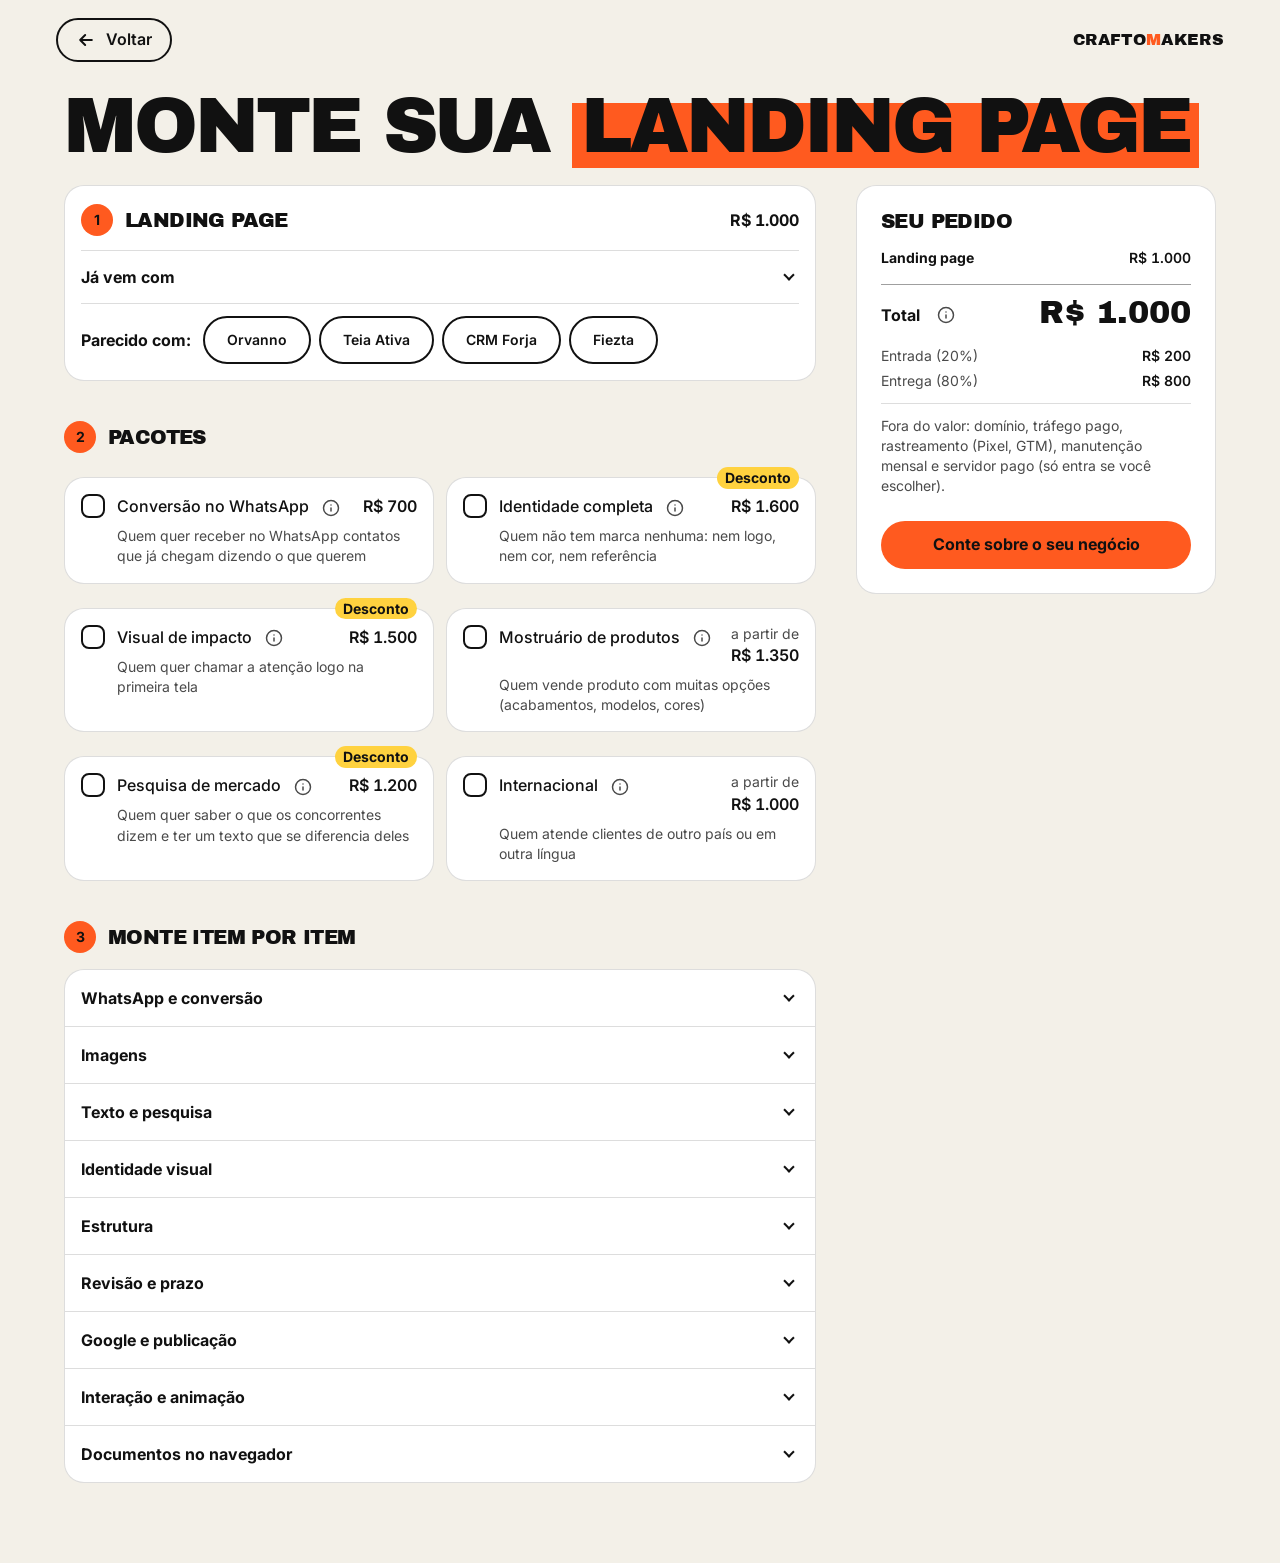
==== configurador.html @ 6131d4d3 "Configurador de preço e fim da página com as duas chamadas A seção final passa a ter o título "Traba" ====
<!DOCTYPE html>
<html lang="pt-BR">
<head>
<meta charset="utf-8">
<meta name="viewport" content="width=device-width, initial-scale=1">
<meta name="color-scheme" content="light">
<meta name="theme-color" content="#F3F0E8">
<title>Monte sua landing page</title>
<link rel="preconnect" href="https://fonts.googleapis.com">
<link rel="preconnect" href="https://fonts.gstatic.com" crossorigin>
<link href="https://fonts.googleapis.com/css2?family=Archivo+Black&amp;family=Inter:wght@400;500;600;700&amp;display=swap" rel="stylesheet">
<style>
/* Cores com papel: papel e tinta são a base. Amarelo em três papéis: o check do item
   marcado, a faixa animada do total e o selo de desconto. Laranja (o do site) só no número
   dos passos, no ponto do "Parecido com" marcado e no botão de ação; nunca em preço.
   Texto sobre laranja é tinta: branco dá 3,1:1 (reprova AA), tinta dá 6,0:1. */
:root {
  --paper: #F3F0E8;
  --paper-2: #EAE6DA;
  --ink: #111111;
  --white: #FFFFFF;
  --yellow: #FFD23F;
  --orange: #FF5A1F;
  --orange-hover: #FF7440;
  --muted: #4A4A4A;
  --line: rgba(17, 17, 17, 0.14);
  --line-strong: rgba(17, 17, 17, 0.4);
  --line-control: rgba(17, 17, 17, 0.56); /* contorno de controle: 3:1 sobre branco */
  --hover: rgba(17, 17, 17, 0.03);
  --display: "Archivo Black", system-ui, sans-serif;
  --text: Inter, system-ui, -apple-system, "Segoe UI", Roboto, sans-serif;
  /* Tipo em 4 níveis. */
  --fs-1: 2rem;
  --fs-2: 1.25rem;
  --fs-3: 1rem;
  --fs-4: 0.875rem;
  /* Espaçamento em 6 níveis. */
  --s1: 4px;
  --s2: 8px;
  --s3: 12px;
  --s4: 16px;
  --s5: 24px;
  --s6: 40px;
  /* Raios em 4 níveis; o de cartão é o --radius-card do site. */
  --r-card: 20px;
  --r: 12px;
  --r-sm: 8px;
  --r-pill: 999px;
  --bar-h: 120px; /* barra do celular: linha do total (44) + botão (48) + respiros */
  --ease: cubic-bezier(.22, 1, .36, 1);
  --spring: cubic-bezier(.34, 1.56, .64, 1);
  /* Ícone "check" do Lucide (ISC). */
  --check-ink: url("data:image/svg+xml,%3Csvg xmlns='http://www.w3.org/2000/svg' viewBox='0 0 24 24' fill='none' stroke='%23111111' stroke-width='3' stroke-linecap='round' stroke-linejoin='round'%3E%3Cpath d='M20 6 9 17l-5-5'/%3E%3C/svg%3E");
  --check-ink-thin: url("data:image/svg+xml,%3Csvg xmlns='http://www.w3.org/2000/svg' viewBox='0 0 24 24' fill='none' stroke='%23111111' stroke-width='2' stroke-linecap='round' stroke-linejoin='round'%3E%3Cpath d='M20 6 9 17l-5-5'/%3E%3C/svg%3E");
  --check-yellow: url("data:image/svg+xml,%3Csvg xmlns='http://www.w3.org/2000/svg' viewBox='0 0 24 24' fill='none' stroke='%23FFD23F' stroke-width='3' stroke-linecap='round' stroke-linejoin='round'%3E%3Cpath d='M20 6 9 17l-5-5'/%3E%3C/svg%3E");
}
*, *::before, *::after { box-sizing: border-box; }
html { -webkit-text-size-adjust: 100%; scroll-behavior: smooth; scroll-padding-bottom: calc(var(--bar-h) + var(--s4)); }
body {
  margin: 0;
  background: var(--paper);
  color: var(--ink);
  font-family: var(--text);
  font-size: var(--fs-3);
  line-height: 1.5;
  overflow-x: hidden;
  padding-bottom: calc(var(--bar-h) + var(--s5));
}
:focus-visible { outline: 3px solid var(--ink); outline-offset: 3px; }
button, input, summary { -webkit-tap-highlight-color: transparent; }
::selection { background: var(--ink); color: var(--paper); }
h1, h2 { font-family: var(--display); font-weight: 400; line-height: 1.1; letter-spacing: -0.03em; text-transform: uppercase; margin: 0; text-wrap: balance; }
h3 { margin: 0; font: inherit; }
.wrap { max-width: 1200px; margin: 0 auto; padding: var(--s5) var(--s4) var(--s6); }
h1 { font-size: clamp(2.6rem, 6vw, 5.6rem); line-height: 0.9; letter-spacing: -0.04em; margin-bottom: var(--s5); }
/* Grifo laranja atrás da palavra, como no título do briefing e do site. */
.highlight { background: linear-gradient(var(--orange), var(--orange)) 0 .235em / 100% .88em no-repeat; padding: 0 .12em; -webkit-box-decoration-break: clone; box-decoration-break: clone; }
h2 { font-size: var(--fs-2); }

/* "Parecido com:" dentro do painel da base, sob o "Já vem com". */
.presets { display: flex; flex-wrap: wrap; align-items: center; gap: var(--s2) var(--s3); margin-top: var(--s1); padding: var(--s3) 0 var(--s1); border-top: 1px solid var(--line); }
.presets-label { font-weight: 700; }
.presets-list { display: flex; flex-wrap: wrap; gap: var(--s2); min-width: 0; }
.preset {
  display: inline-flex;
  align-items: center;
  min-height: 48px;
  padding: 0 22px;
  border: 2px solid var(--ink);
  border-radius: var(--r-pill);
  background: var(--white);
  color: var(--ink);
  font: 600 var(--fs-4)/1.2 var(--text);
  cursor: pointer;
  touch-action: manipulation;
  transition: background-color .15s, color .15s;
}
/* Marcado: o ponto laranja entra no lugar do respiro esquerdo (8 + 8 + 6 = 22), sem mudar a largura. */
.preset[aria-pressed="true"] { background: var(--ink); color: var(--paper); padding-left: var(--s2); }
.preset[aria-pressed="true"]::before {
  content: "";
  flex: none;
  width: 8px;
  height: 8px;
  margin-right: 6px;
  border-radius: 50%;
  background: var(--orange);
}
@media (hover: hover) {
  .preset:hover:not([aria-pressed="true"]) { background: var(--paper-2); }
}
.preset:active:not([aria-pressed="true"]) { background: var(--paper-2); }
.layout { display: grid; gap: var(--s5); grid-template-columns: minmax(0, 1fr); }
.options { min-width: 0; }
.step { margin-bottom: var(--s6); }
.step-head { display: flex; align-items: center; gap: var(--s3); margin-bottom: var(--s4); }
.step-num {
  flex: none;
  width: 32px;
  height: 32px;
  display: grid;
  place-items: center;
  border-radius: 50%;
  background: var(--orange);
  color: var(--ink);
  font: 700 var(--fs-4)/1 var(--text);
}
.panel { background: var(--white); border: 1px solid var(--line); border-radius: var(--r-card); }

/* Seta de abrir e fechar, traço de 2 px. */
.chev::after, .base summary::after {
  content: "";
  flex: none;
  width: 8px;
  height: 8px;
  margin-right: 6px;
  border-right: 2px solid currentColor;
  border-bottom: 2px solid currentColor;
  transform: translateY(-2px) rotate(45deg);
  transition: transform .2s var(--ease);
}
.chev[aria-expanded="true"]::after, .base details[open] summary::after { transform: translateY(2px) rotate(-135deg); }

/* Passo 1: a base, uma linha; o "Já vem com" abre sob demanda. */
.base { padding: var(--s3) var(--s4); margin-bottom: var(--s6); }
.base-head { display: grid; grid-template-columns: auto minmax(0, 1fr) auto; align-items: center; gap: var(--s3); min-height: 44px; }
.base-head .price { font-weight: 700; }
.base details { margin-top: var(--s2); border-top: 1px solid var(--line); }
.base summary {
  display: flex;
  align-items: center;
  justify-content: space-between;
  gap: var(--s3);
  min-height: 44px;
  margin-top: var(--s1);
  font-weight: 700;
  cursor: pointer;
  list-style: none;
}
.base summary::-webkit-details-marker { display: none; }
.base ul {
  margin: 0;
  padding: var(--s1) 0 var(--s2);
  list-style: none;
  display: grid;
  gap: var(--s1) var(--s5);
  grid-template-columns: repeat(auto-fill, minmax(min(100%, 260px), 1fr));
}
.base li { position: relative; padding: 2px 0 2px var(--s5); font-size: var(--fs-4); line-height: 1.45; }
.base li::before {
  content: "";
  position: absolute;
  left: 0;
  top: 4px;
  width: 16px;
  height: 16px;
  background: var(--check-ink-thin) center / 16px no-repeat;
}

/* Passo 2: pacotes. */
/* Respiro em cima e entre linhas para o selo, que passa da borda do cartão. */
.packs { display: grid; gap: var(--s5) var(--s3); padding-top: var(--s2); grid-template-columns: repeat(auto-fill, minmax(min(100%, 280px), 1fr)); }
.card { position: relative; }
.card.pop-open { z-index: 10; }
.card.toggle, .card.pack { cursor: pointer; }
.card.pack {
  background: var(--white);
  border: 1px solid var(--line);
  border-radius: var(--r-card);
  padding: var(--s4);
  transition: border-color .15s, box-shadow .15s;
}
.card.pack.on { border-color: var(--ink); box-shadow: inset 0 0 0 1px var(--ink); }
/* Selo dos pacotes com desconto, no canto, sobre a borda. */
.tag {
  position: absolute;
  top: -11px;
  right: var(--s4);
  padding: 3px var(--s2);
  border-radius: var(--r-pill);
  background: var(--yellow);
  color: var(--ink);
  font: 700 var(--fs-4)/1.1 var(--text);
  pointer-events: none;
}
.who { margin: var(--s2) 0 0 36px; font-size: var(--fs-4); line-height: 1.45; color: var(--muted); }

/* Passo 3: um painel só, grupos em acordeão separados por fio, itens em linhas de lista. */
.groups { background: var(--white); border: 1px solid var(--line); border-radius: var(--r-card); }
.group + .group { border-top: 1px solid var(--line); }
.acc {
  display: flex;
  align-items: center;
  gap: var(--s3);
  width: 100%;
  min-height: 56px;
  padding: 0 var(--s4);
  border: 0;
  border-radius: 0;
  background: transparent;
  color: var(--ink);
  font: 700 var(--fs-3)/1.3 var(--text);
  text-align: left;
  cursor: pointer;
  touch-action: manipulation;
}
.acc .t { flex: 1 1 auto; min-width: 0; }
.acc .count {
  flex: none;
  min-width: 24px;
  height: 24px;
  padding: 0 var(--s2);
  border-radius: var(--r-pill);
  background: var(--paper-2);
  color: var(--ink);
  font: 700 var(--fs-4)/24px var(--text);
  text-align: center;
  font-variant-numeric: tabular-nums;
}
.acc .count[hidden] { display: none; }
@media (hover: hover) {
  .acc:hover { background: var(--hover); }
}
.acc:active, .list .card.toggle:active, .card.pack:active { background-color: rgba(17, 17, 17, 0.06); }
.acc:focus-visible { outline-offset: -3px; }
.list { border-top: 1px solid var(--line); }
.list[hidden] { display: none; }
.list .card { padding: var(--s3) var(--s4); border-top: 1px solid var(--line); }
.list .card:first-child { border-top: 0; }
/* Raio interno = raio do painel menos a borda, para o fundo de hover não vazar do canto. */
.group:first-child .acc { border-radius: calc(var(--r-card) - 1px) calc(var(--r-card) - 1px) 0 0; }
.group:last-child .acc[aria-expanded="false"] { border-radius: 0 0 calc(var(--r-card) - 1px) calc(var(--r-card) - 1px); }
.group:last-child .list .card:last-child { border-radius: 0 0 calc(var(--r-card) - 1px) calc(var(--r-card) - 1px); }
@media (hover: hover) {
  .list .card.toggle:hover { background-color: var(--hover); }
  .card.pack:not(.on):hover { border-color: var(--line-strong); }
}
.card input.native {
  position: absolute;
  opacity: 0;
  inset: 0;
  width: 100%;
  height: 100%;
  margin: 0;
  cursor: pointer;
}
.card input.native:disabled { pointer-events: none; }
.card:has(input.native:focus-visible) { outline: 3px solid var(--ink); outline-offset: -3px; }

.row { display: grid; grid-template-columns: 24px minmax(0, 1fr) auto; align-items: start; gap: var(--s3); }
.mark {
  position: relative;
  width: 24px;
  height: 24px;
  border: 2px solid var(--ink);
  border-radius: var(--r-sm);
  background: var(--white);
  transition: background-color .15s;
}
.mark::after {
  content: "";
  position: absolute;
  inset: 0;
  background: var(--check-yellow) center / 16px no-repeat;
  transform: scale(0);
  transition: transform .28s var(--spring);
}
.card.on .mark { background: var(--ink); }
.card.on .mark::after { transform: scale(1); }
.card.inc .mark { background: var(--paper-2); }
.card.inc .mark::after { background-image: var(--check-ink); transform: scale(1); }
.info { min-width: 0; }
.name { display: block; font-weight: 500; line-height: 1.5; }
.card.on .name { font-weight: 700; }

.price {
  max-width: 8rem;
  font-weight: 600;
  line-height: 1.5;
  text-align: right;
  font-variant-numeric: tabular-nums;
}
.price .v { white-space: nowrap; }
.price .pre { display: block; font-size: var(--fs-4); font-weight: 400; line-height: 1.3; color: var(--muted); }
.price small { margin-left: 0.25em; font-size: var(--fs-4); font-weight: 400; color: var(--muted); white-space: nowrap; }
.price.plain { font-size: var(--fs-4); }
.card.inc .price { font-weight: 400; color: var(--muted); }

/* Quantidade: em 0, só o "+" na linha; com quantidade, o controle inteiro embaixo. */
.ctrl { display: flex; align-items: center; flex-wrap: wrap; gap: var(--s2) var(--s3); position: relative; z-index: 1; }
.sub { font-size: var(--fs-4); color: var(--muted); }
.sub:empty { display: none; }
.card.qty { display: grid; grid-template-columns: minmax(0, 1fr) auto; align-items: center; column-gap: var(--s3); }
.card.qty.on .ctrl { grid-column: 1 / -1; margin: var(--s2) 0 0 36px; }
.card.qty:not(.on) .stepper button:first-child,
.card.qty:not(.on) .stepper output { display: none; }
.card.choice .ctrl { margin: var(--s2) 0 0 36px; }

.stepper { display: inline-flex; align-items: center; flex: none; border: 2px solid var(--ink); border-radius: var(--r-pill); background: var(--white); }
.stepper button {
  width: 44px;
  height: 44px;
  border: 0;
  border-radius: 50%;
  background: transparent;
  color: var(--ink);
  font: 700 var(--fs-2)/1 var(--text);
  cursor: pointer;
  touch-action: manipulation;
  transition: background-color .15s, color .15s;
}
.stepper button:focus-visible { outline-offset: 0; }
@media (hover: hover) {
  .stepper button:hover:not(:disabled) { background: var(--ink); color: var(--white); }
}
.stepper button:active:not(:disabled) { background: var(--ink); color: var(--white); }
.stepper button:disabled { color: rgba(17, 17, 17, 0.3); cursor: not-allowed; }
.stepper output { min-width: 28px; text-align: center; font-weight: 700; font-variant-numeric: tabular-nums; }

.seg { border: 0; margin: 0; padding: 0; min-width: 0; flex: 1 1 100%; display: grid; gap: var(--s2); grid-template-columns: repeat(auto-fit, minmax(min(100%, 220px), 1fr)); }
.seg legend { position: absolute; width: 1px; height: 1px; overflow: hidden; clip-path: inset(50%); }
.opt {
  position: relative;
  display: flex;
  align-items: center;
  gap: var(--s2);
  min-height: 44px;
  padding: var(--s2) var(--s3);
  border: 1px solid var(--line-control);
  border-radius: var(--r-sm);
  background: var(--white);
  font-size: var(--fs-4);
  font-weight: 500;
  line-height: 1.3;
  cursor: pointer;
  transition: border-color .15s, box-shadow .15s;
}
.opt::before {
  content: "";
  flex: none;
  width: 18px;
  height: 18px;
  border: 2px solid var(--ink);
  border-radius: 50%;
  background: var(--white);
  transition: box-shadow .2s var(--ease), background-color .2s;
}
.opt input { position: absolute; inset: 0; width: 100%; height: 100%; margin: 0; opacity: 0; cursor: pointer; }
@media (hover: hover) {
  .opt:hover { border-color: var(--ink); }
}
.opt:has(input:checked) { border-color: var(--ink); box-shadow: inset 0 0 0 1px var(--ink); }
.opt:has(input:checked)::before { background: var(--ink); box-shadow: inset 0 0 0 3px var(--white); }
.opt:has(input:focus-visible) { outline: 3px solid var(--ink); outline-offset: 3px; }

/* Botão (i): ícone "info" do Lucide, em cinza, 18 px; alvo de 44 px. */
.ibtn {
  position: relative;
  z-index: 2;
  display: inline-flex;
  align-items: center;
  justify-content: center;
  vertical-align: middle;
  width: 44px;
  height: 44px;
  margin: -12px -10px -12px -4px;
  padding: 0;
  border: 0;
  background: transparent;
  color: var(--muted);
  cursor: pointer;
  touch-action: manipulation;
  border-radius: 50%;
}
.ibtn svg { width: 18px; height: 18px; display: block; border-radius: 50%; transition: background-color .15s, color .15s; }
.ibtn:focus-visible { outline-offset: -2px; }
@media (hover: hover) {
  .ibtn:hover svg { background: rgba(17, 17, 17, 0.08); color: var(--ink); }
}
.ibtn[aria-expanded="true"] svg { background: var(--ink); color: var(--white); }
.pop {
  position: absolute;
  z-index: 30;
  left: var(--s2);
  right: var(--s2);
  top: calc(100% + var(--s1));
  background: var(--white);
  color: var(--ink);
  border: 1px solid var(--line-strong);
  border-radius: var(--r);
  box-shadow: 0 8px 24px rgba(17, 17, 17, 0.14);
  padding: var(--s4);
  animation: pop-in .2s var(--ease);
  font: 400 var(--fs-4)/1.5 var(--text);
  text-align: left;
  cursor: default;
  scroll-margin-bottom: calc(var(--bar-h) + var(--s4));
}
.pop[hidden] { display: none; }
.pop.up { top: auto; bottom: calc(100% + var(--s1)); }
.pop p { margin: 0 0 var(--s2); overflow-wrap: anywhere; }
.pop p:last-child { margin-bottom: 0; }
.pop strong { font-weight: 700; }
.total-row .pop { left: 0; right: 0; }
@keyframes pop-in { from { opacity: 0; transform: translateY(-4px); } }

/* Resumo. */
.summary { padding: var(--s4); }
.summary h2 { margin-bottom: var(--s3); }
.lines { list-style: none; margin: 0; padding: 0 0 var(--s2); }
.lines li {
  display: grid;
  grid-template-columns: minmax(0, 1fr) auto;
  align-items: baseline;
  gap: var(--s4);
  padding: var(--s1) 0;
  font-size: var(--fs-4);
  line-height: 1.4;
}
.lines li:first-child span:first-child { font-weight: 700; }
.lines li span:last-child { white-space: nowrap; font-weight: 600; text-align: right; font-variant-numeric: tabular-nums; }
.lines li.new { animation: line-in .35s var(--ease); }
@keyframes line-in { from { opacity: 0; transform: translateX(-8px); } }
.total-row { position: relative; display: flex; justify-content: space-between; align-items: center; gap: var(--s3); margin-top: var(--s1); padding-top: var(--s3); border-top: 1px solid var(--line-strong); }
.total-label { display: inline-flex; align-items: center; gap: var(--s2); font-weight: 700; }
.total-val, .bar .bar-total {
  display: inline-block;
  font-family: var(--display);
  line-height: 1;
  font-variant-numeric: tabular-nums;
  white-space: nowrap;
  background: linear-gradient(var(--yellow), var(--yellow)) 0 100% / 0% 0.22em no-repeat;
  padding-bottom: 0.12em;
}
.total-val { font-size: var(--fs-1); transform-origin: right bottom; }
.bump { animation: bump .45s var(--ease), sweep .9s var(--ease); }
@keyframes bump { 30% { transform: scale(1.06); } }
@keyframes sweep {
  0% { background-size: 0% 0.22em; background-position: 0 100%; }
  45% { background-size: 100% 0.22em; background-position: 0 100%; }
  55% { background-size: 100% 0.22em; background-position: 100% 100%; }
  100% { background-size: 0% 0.22em; background-position: 100% 100%; }
}
.split { display: grid; gap: var(--s1); margin: var(--s3) 0 0; padding: 0; font-size: var(--fs-4); }
.split div { display: flex; justify-content: space-between; gap: var(--s3); }
.split dt { margin: 0; color: var(--muted); }
.split dd { margin: 0; font-weight: 600; font-variant-numeric: tabular-nums; }
.from-note, .fixed-note { font-size: var(--fs-4); line-height: 1.45; color: var(--muted); }
.from-note { margin: var(--s3) 0 0; }
.fixed-note { margin: var(--s3) 0 0; padding-top: var(--s3); border-top: 1px solid var(--line); }

/* Ação principal: pílula laranja, largura total, texto em tinta (6,0:1). */
.cta {
  display: flex;
  align-items: center;
  justify-content: center;
  width: 100%;
  min-height: 48px;
  padding: var(--s2) var(--s5);
  border-radius: var(--r-pill);
  background: var(--orange);
  color: var(--ink);
  font: 700 var(--fs-3)/1.2 var(--text);
  text-align: center;
  text-decoration: none;
  touch-action: manipulation;
  transition: background-color .15s, transform .15s var(--ease);
}
.summary .cta { margin-top: var(--s5); }
@media (hover: hover) {
  .cta:hover { background: var(--orange-hover); }
}
.cta:active { transform: scale(0.98); }

/* Barra do celular. */
.bar {
  position: fixed;
  left: 0;
  right: 0;
  bottom: 0;
  z-index: 20;
  background: var(--ink);
  color: var(--white);
  border-radius: var(--r) var(--r) 0 0;
  padding-bottom: env(safe-area-inset-bottom);
}
.bar-in { max-width: 1200px; margin: 0 auto; padding: var(--s2) var(--s4) var(--s3); display: grid; gap: var(--s2); min-height: var(--bar-h); }
/* O bloco do total é o botão que abre e fecha o resumo. */
.bar-sum {
  display: flex;
  align-items: center;
  justify-content: space-between;
  gap: var(--s3);
  width: 100%;
  min-height: 44px;
  padding: 0;
  border: 0;
  border-radius: var(--r-sm);
  background: transparent;
  color: var(--white);
  font: inherit;
  text-align: left;
  cursor: pointer;
  touch-action: manipulation;
}
.bar .label { font-size: var(--fs-4); color: #D6D6D6; line-height: 1.2; }
.bar-amount { display: inline-flex; align-items: center; gap: var(--s3); }
.bar-amount::after {
  content: "";
  flex: none;
  width: 8px;
  height: 8px;
  border-right: 2px solid currentColor;
  border-bottom: 2px solid currentColor;
  transform: translateY(2px) rotate(-135deg);
  transition: transform .25s var(--ease);
}
.bar-sum[aria-expanded="true"] .bar-amount::after { transform: translateY(-2px) rotate(45deg); }
.bar .bar-total { font-size: var(--fs-2); transform-origin: right bottom; }
.bar-sum:focus-visible, .bar .cta:focus-visible { outline: 3px solid var(--white); outline-offset: 3px; }

@media (max-width: 899px) {
  .summary {
    display: none;
    position: fixed;
    left: 0;
    right: 0;
    bottom: calc(var(--bar-h) - var(--s3) + env(safe-area-inset-bottom));
    z-index: 15;
    max-height: calc(100vh - var(--bar-h) - var(--s5));
    max-height: calc(100dvh - var(--bar-h) - var(--s5));
    overflow-y: auto;
    overscroll-behavior: contain;
    border-radius: var(--r) var(--r) 0 0;
    border-width: 1px 0 0;
    padding-bottom: var(--s6);
    box-shadow: 0 -8px 24px rgba(17, 17, 17, 0.16);
  }
  .summary.open { display: block; animation: sheet-in .3s var(--ease); }
  /* No celular a ação fica na barra; no resumo aberto ela se repetiria logo acima. */
  .summary .cta { display: none; }
}
/* Item no celular estreito: preço (ou "Incluído no pacote") na segunda linha, sob o nome;
   o "+" fica sozinho à direita. */
@media (max-width: 479px) {
  .list .row { grid-template-columns: 24px minmax(0, 1fr); grid-template-areas: "mark info" ". price"; row-gap: 2px; }
  .list .row .mark { grid-area: mark; }
  .list .row .info { grid-area: info; }
  .list .row .price { grid-area: price; max-width: none; text-align: left; }
  .list .price .pre { display: inline; }
}
@keyframes sheet-in { from { opacity: 0; transform: translateY(24px); } }
@media (min-width: 900px) {
  body { padding-bottom: 0; }
  .wrap { padding: var(--s6) var(--s5); }
  .layout { grid-template-columns: minmax(0, 1fr) 360px; gap: var(--s6); align-items: start; }
  .summary {
    position: sticky;
    top: var(--s5);
    max-height: calc(100vh - 2 * var(--s5));
    overflow-y: auto;
    padding: var(--s5);
  }
  .bar { display: none; }
}
@media (prefers-reduced-motion: reduce) {
  *, *::before, *::after { transition: none !important; animation: none !important; scroll-behavior: auto !important; }
}
/* Cabeçalho igual ao do briefing: Voltar e a marca. */
.top { max-width: 1200px; margin: 0 auto; padding: 18px var(--s4); display: flex; align-items: center; justify-content: space-between; gap: 12px; box-sizing: border-box; }
.top-back { display: inline-flex; align-items: center; gap: 10px; min-height: 44px; padding: 0 18px; box-sizing: border-box; border-radius: 999px; border: 2px solid var(--ink); background: var(--paper); color: var(--ink); font: 600 1rem/1.2 var(--text); text-decoration: none; transition: background-color .22s, color .22s; }
.top-back svg { width: 20px; height: 20px; flex: none; fill: none; stroke: currentColor; stroke-width: 2.4; stroke-linecap: round; stroke-linejoin: round; }
@media (hover: hover) { .top-back:hover { background: var(--ink); color: var(--paper); } }
.top-back:focus-visible { outline: 3px solid var(--orange); outline-offset: 2px; }
.top-brand { font-family: 'Archivo Black', sans-serif; letter-spacing: 0.02em; color: var(--ink); text-decoration: none; }
@media (max-width: 767px) { .top { padding-block: 12px; } }
.wrap { padding-top: var(--s3); }
</style>
</head>
<body>
<!-- Ícones info e check: Lucide (ISC) -->
<header class="top">
<a class="top-back" href="index.html"><svg viewBox="0 0 24 24" aria-hidden="true"><path d="M19 12H5M11 6l-6 6 6 6"/></svg>Voltar</a>
<a class="top-brand" href="index.html">CRAFTO<span style="color: var(--orange)">M</span>AKERS</a>
</header>
<main class="wrap">
  <h1>Monte sua <span class="highlight">landing page</span></h1>
  <div class="layout">
    <div class="options">
      <section class="base panel" id="passo-1" aria-labelledby="base-title">
        <div class="base-head">
          <span class="step-num" aria-hidden="true">1</span>
          <h2 id="base-title">Landing page</h2>
          <span class="price">R$ 1.000</span>
        </div>
        <details>
          <summary>Já vem com</summary>
          <ul id="base-list"></ul>
        </details>
        <div class="presets" role="group" aria-labelledby="presets-label">
          <span class="presets-label" id="presets-label">Parecido com:</span>
          <div class="presets-list" id="presets"></div>
        </div>
      </section>

      <section class="step" id="passo-2" aria-labelledby="packs-title">
        <div class="step-head">
          <span class="step-num" aria-hidden="true">2</span>
          <h2 id="packs-title">Pacotes</h2>
        </div>
        <div class="packs" id="packs"></div>
      </section>

      <section class="step" id="passo-3" aria-labelledby="items-title">
        <div class="step-head">
          <span class="step-num" aria-hidden="true">3</span>
          <h2 id="items-title">Monte item por item</h2>
        </div>
        <div class="groups" id="groups"></div>
      </section>
    </div>

    <aside class="summary panel" id="summary" aria-labelledby="summary-title">
      <h2 id="summary-title">Seu pedido</h2>
      <ul class="lines" id="lines"></ul>
      <div class="total-row" id="total-row">
        <span class="total-label" id="total-label">Total</span>
        <span class="total-val" id="total" aria-live="polite" aria-atomic="true"></span>
      </div>
      <dl class="split">
        <div><dt>Entrada (20%)</dt><dd id="entry"></dd></div>
        <div><dt>Entrega (80%)</dt><dd id="delivery"></dd></div>
      </dl>
      <p class="from-note" id="from-note" hidden>Valores a partir de: o preço final dos itens marcados “a partir de” é fechado na conversa.</p>
      <p class="fixed-note">Fora do valor: domínio, tráfego pago, rastreamento (Pixel, GTM), manutenção mensal e servidor pago (só entra se você escolher).</p>
      <a class="cta" href="briefing.html">Conte sobre o seu negócio</a>
    </aside>
  </div>
</main>

<div class="bar">
  <div class="bar-in">
    <button type="button" class="bar-sum" id="toggle-summary" aria-expanded="false" aria-controls="summary">
      <span class="label">Total</span>
      <span class="bar-amount"><span class="bar-total" id="bar-total" aria-live="polite" aria-atomic="true"></span></span>
    </button>
    <a class="cta" href="briefing.html">Conte sobre o seu negócio</a>
  </div>
</div>

<script>
(function () {
  var BASE = { name: "Landing page", price: 1000 };
  var URGENCY = { id: "urgencia", name: "Urgência", rate: 0.3 };
  var MAX_QTY = 10;
  var SPLIT_ENTRY = 0.2;

  var BASE_LIST = [
    "Página única que funciona no celular e no computador, com design sob medida",
    "Até 5 seções",
    "Texto trazido por você, com ajuste nosso",
    "Sua identidade (logo, cores) e suas fotos, usadas como vieram",
    "Botões de WhatsApp com mensagem pronta",
    "1 rodada de revisão no layout e 1 no texto",
    "SEO básico: título, descrição e prévia do link no WhatsApp e nas redes",
    "Publicação no GitHub Pages, sem mensalidade de hospedagem",
    "Ajustes de conteúdo por 30 dias depois da entrega",
    "Blocos que aparecem ao rolar a página e rolagem suave (feito em todos os sites)",
    "Perguntas frequentes em acordeão, quando ocupam uma das 5 seções",
    "Sem rastreamento (nenhum Analytics, Pixel ou GTM)"
  ];

  var GROUPS = [
    { title: "WhatsApp e conversão", items: [
      { id: "form-wa", name: "Formulário para o WhatsApp", price: 350, type: "toggle",
        info: "Formulário curto (até 6 campos) que monta a mensagem e abre o WhatsApp já com o pedido do visitante. Nada é guardado nem enviado para outro lugar",
        done: "Orvanno (bairros por cidade), Teia Ativa (escolhe o especialista)" },
      { id: "contatos", name: "Vários contatos de WhatsApp", price: 150, type: "toggle",
        info: "O visitante escolhe com quem falar; cada pessoa da equipe tem o seu número e a sua mensagem",
        done: "Teia Ativa" },
      { id: "barra-wa", name: "Barra fixa de WhatsApp", price: 100, type: "toggle",
        info: "Barra com o botão do WhatsApp que fica sempre visível no celular",
        done: "Orvanno" }
    ]},
    { title: "Imagens", items: [
      { id: "fotos", name: "Tratamento de fotos", price: 250, type: "qty", unit: "por lote",
        info: "Lote de até 10 fotos suas com luz, cor e recorte corrigidos, convertidas para WebP leve",
        done: "Orvanno, Teia Ativa" },
      { id: "img-ia", name: "Imagem de IA", price: 100, type: "qty",
        info: "1 imagem ou ilustração gerada por IA no estilo do site, com o prompt guardado",
        done: "Fiezta (todas), Orvanno (hero), Craftomakers (robôs)" },
      { id: "lote-ia", name: "Lote de imagens de IA", price: 700, type: "qty", unit: "por lote",
        info: "10 imagens de IA da mesma série (mesmo estilo, como num catálogo de produtos)",
        done: "Fiezta (todas), Orvanno (90 acabamentos), Forja (todas)" },
      { id: "galeria", name: "Galeria básica", price: 300, type: "toggle",
        info: "Grade de até 12 fotos que ampliam ao toque, com passagem de uma para outra",
        done: "Orvanno (cerca de 9 fotos)" },
      { id: "prints", name: "Faixa de prints", price: 250, type: "toggle",
        info: "Faixa de capturas de tela com rolagem lateral, até 20 imagens",
        done: "Fiezta (19 prints)" },
      { id: "faixa-logos", name: "Faixa de logos", price: 200, type: "toggle",
        info: "Faixa de logos de clientes ou parceiros passando sozinha, até 15 logos",
        done: "Teia Ativa, Orvanno" }
    ]},
    { title: "Texto e pesquisa", items: [
      { id: "texto", name: "Texto escrito do zero", price: 600, type: "toggle",
        info: "Texto de todas as seções, escrito a partir do briefing, com título, chamadas e botões. Até 6 seções; proposta: R$ 100 por seção acima disso" },
      { id: "pesq-basica", name: "Pesquisa básica", price: 300, type: "toggle",
        info: "Ficha de 3 concorrentes (promessa, oferta, prova, ação) usada no texto" },
      { id: "pesq-aprof", name: "Pesquisa aprofundada", price: 700, type: "toggle",
        info: "Relatório de 2 a 4 páginas, em PDF: 8 a 10 concorrentes, tabela comparativa, a lacuna que você pode afirmar, as objeções e os termos de busca do público" }
    ]},
    { title: "Identidade visual", items: [
      { id: "vetor", name: "Vetorização do logo", type: "choice",
        options: [
          { label: "Logo de traço simples, até 3 cores", price: 200 },
          { label: "Com degradê, ilustração ou muitos detalhes", price: 350 }
        ],
        info: "Seu logo redesenhado em vetor, sem perder nada do desenho: SVG e PNG com fundo transparente, nas versões colorida, clara (para fundo escuro) e de uma cor, e o ícone do site (favicon)" },
      { id: "logo", name: "Logotipo criado", price: 800, type: "toggle",
        info: "Logo novo: 2 propostas, 1 rodada de ajuste, entregue em SVG e PNG nas versões colorida, clara e de uma cor, mais o favicon",
        done: "CRM Forja (logo por IA, criado do zero), Craftomakers" },
      { id: "paleta", name: "Paleta e tipografia", price: 900, type: "toggle",
        info: "Paleta de 5 a 7 cores com os códigos, 2 fontes de uso comercial liberado instaladas no site, e uma página com as regras de uso",
        done: "CRM Forja (do zero), Craftomakers, Fiezta, Teia Ativa" },
      { id: "tema", name: "Modo claro e escuro", price: 400, type: "toggle",
        info: "Botão que troca o site entre tema claro e escuro, guardando a escolha do visitante",
        done: "Teia Ativa, Fiezta (tema secreto com som)" }
    ]},
    { title: "Estrutura", items: [
      { id: "secao", name: "Seção extra", price: 250, type: "qty",
        info: "Uma seção a mais na página, com o layout e o texto que você trouxe",
        done: "todos os sites (7 a 11 seções)" },
      { id: "pagina", name: "Página extra", price: 200, type: "qty",
        info: "Uma página simples a mais: privacidade, 404, sobre, serviços, contato ou doação. Página com várias seções soma as seções",
        done: "Orvanno, Forja, Teia Ativa, Fiezta" },
      { id: "idioma", name: "Idioma extra", price: 700, type: "qty", from: true,
        info: "A página inteira em outro idioma, com o texto adaptado (não traduzido palavra por palavra) e a troca de idioma no menu",
        done: "Fiezta (inglês e português)" }
    ]},
    { title: "Revisão e prazo", items: [
      { id: "revisao", name: "Rodada extra de revisão", price: 200, type: "qty",
        info: "Mais uma rodada de ajustes no layout ou no texto, antes da entrega" },
      { id: "urgencia", name: URGENCY.name, rate: URGENCY.rate, type: "toggle",
        info: "Entrega na metade do prazo" }
    ]},
    { title: "Google e publicação", items: [
      { id: "seo", name: "SEO completo", price: 300, type: "toggle",
        info: "Dados estruturados do negócio para o Google, mapa do site (sitemap), robots.txt e, com mais de um idioma, a indicação de cada idioma para o Google",
        done: "Orvanno, Teia Ativa, Fiezta" },
      { id: "dominio", name: "Ligação do domínio", price: 100, type: "toggle",
        info: "Seu domínio (que você registra e paga) apontado para o site, com HTTPS",
        done: "Teia Ativa, Orvanno" },
      { id: "servidor", name: "Servidor pago", price: 250, type: "toggle",
        info: "Publicação no servidor que você contratar e paga, em vez do GitHub Pages" }
    ]},
    { title: "Interação e animação", items: [
      { id: "carrossel", name: "Carrossel", price: 300, type: "qty",
        info: "Carrossel de depoimentos, casos ou destaques, que funciona com o dedo e com setas",
        done: "Teia Ativa, Orvanno, Craftomakers" },
      { id: "menu", name: "Menu em tela cheia", price: 200, type: "toggle",
        info: "Menu que abre cobrindo a tela, com os links das seções",
        done: "Orvanno, Teia Ativa (no celular)" },
      { id: "abas", name: "Seletor por abas", price: 500, type: "qty",
        info: "Botões que trocam o conteúdo de um bloco (ofertas, planos, modelos) sem sair da página",
        done: "Fiezta (layouts), Teia Ativa (3 ofertas por aba)" },
      { id: "tabela", name: "Tabela comparativa", price: 500, type: "qty",
        info: "Tabela que compara opções lado a lado, com detalhes que abrem numa janela",
        done: "Fiezta" },
      { id: "hero", name: "Hero animado", price: 500, type: "toggle",
        info: "Abertura da página com ilustração animada (SVG e CSS), leve e sem vídeo",
        done: "Fiezta" },
      { id: "mostruario", name: "Mostruário com abas", price: 800, type: "toggle", from: true,
        info: "Janela com o mostruário dos produtos separado em abas, até 30 itens em até 4 abas; acima disso, orçamento. As imagens são suas ou entram como imagem de IA",
        done: "Orvanno (cerca de 90 acabamentos)" },
      { id: "slides", name: "Navegação por slides", price: 800, type: "toggle", from: true,
        info: "Página que avança como apresentação, de tela em tela, com efeito 3D nos cartões e faixas animadas",
        done: "Craftomakers" }
    ]},
    { title: "Documentos no navegador", items: [
      { id: "form-longo", name: "Formulário longo com PDF", price: 1200, type: "toggle", from: true,
        info: "Questionário longo (dezenas de perguntas) que guarda as respostas no aparelho do visitante e gera um PDF no próprio navegador",
        done: "Craftomakers (briefing, cerca de 90 perguntas)" },
      { id: "pdf", name: "PDF a partir de texto", price: 400, type: "toggle",
        info: "Um manual ou guia em PDF diagramado com a sua identidade",
        done: "Orvanno (manual de uso das campanhas)" }
    ]}
  ];

  var PACKS = [
    { id: "p-whatsapp", name: "Conversão no WhatsApp", price: 700,
      who: "Quem quer receber no WhatsApp contatos que já chegam dizendo o que querem",
      ref: "Orvanno",
      items: [{ id: "form-wa", qty: 1 }, { id: "barra-wa", qty: 1 },
              { id: "secao", qty: 1, label: "Seção extra de perguntas frequentes" }] },
    { id: "p-identidade", name: "Identidade completa", price: 1600,
      who: "Quem não tem marca nenhuma: nem logo, nem cor, nem referência",
      save: "R$ 100 (cerca de 6%): a paleta sai da mesma conversa e do mesmo estudo do logo",
      ref: "CRM Forja",
      items: [{ id: "logo", qty: 1 }, { id: "paleta", qty: 1 }] },
    { id: "p-visual", name: "Visual de impacto", price: 1500,
      who: "Quem quer chamar a atenção logo na primeira tela",
      save: "R$ 100 (cerca de 6%): a animação e as imagens saem da mesma direção visual",
      ref: "Fiezta (hero animado, todas as imagens por IA), Orvanno",
      items: [{ id: "hero", qty: 1 }, { id: "img-ia", qty: 6, label: "6 imagens de IA" },
              { id: "carrossel", qty: 1, label: "1 carrossel" }, { id: "menu", qty: 1 }] },
    { id: "p-mostruario", name: "Mostruário de produtos", price: 1350, from: true,
      who: "Quem vende produto com muitas opções (acabamentos, modelos, cores)",
      ref: "Orvanno",
      items: [{ id: "mostruario", qty: 1 }, { id: "galeria", qty: 1 },
              { id: "fotos", qty: 1, label: "Tratamento de 10 fotos" }] },
    { id: "p-pesquisa", name: "Pesquisa de mercado", price: 1200,
      who: "Quem quer saber o que os concorrentes dizem e ter um texto que se diferencia deles",
      save: "R$ 100 (cerca de 8%): o texto é escrito em cima da pesquisa, sem uma segunda rodada de briefing",
      items: [{ id: "pesq-aprof", qty: 1 }, { id: "texto", qty: 1 }] },
    { id: "p-internacional", name: "Internacional", price: 1000, from: true,
      who: "Quem atende clientes de outro país ou em outra língua",
      ref: "Fiezta",
      items: [{ id: "idioma", qty: 1 }, { id: "seo", qty: 1, label: "SEO completo, com a indicação de cada idioma para o Google" }] }
  ];

  var PRESETS = [
    { id: "orvanno", name: "Orvanno",
      packs: ["p-whatsapp", "p-mostruario"],
      items: { "secao": 4, "carrossel": 1, "menu": 1, "faixa-logos": 1, "img-ia": 1, "pagina": 1, "seo": 1, "dominio": 1 } },
    { id: "teia-ativa", name: "Teia Ativa",
      packs: [],
      items: { "secao": 4, "form-wa": 1, "contatos": 1, "carrossel": 1, "faixa-logos": 1, "menu": 1, "abas": 1, "tema": 1, "fotos": 1, "pagina": 1, "seo": 1, "dominio": 1 } },
    { id: "crm-forja", name: "CRM Forja",
      packs: ["p-identidade"],
      items: { "secao": 2, "lote-ia": 1, "pagina": 2 } },
    { id: "fiezta", name: "Fiezta",
      packs: ["p-identidade", "p-visual", "p-internacional"],
      items: { "secao": 6, "tabela": 1, "prints": 1, "lote-ia": 1, "tema": 1, "pagina": 1 } }
  ];

  var state = {};
  var packState = {};
  var items = [];
  var byId = {};
  GROUPS.forEach(function (g) {
    g.items.forEach(function (it) { items.push(it); byId[it.id] = it; state[it.id] = 0; });
  });
  PACKS.forEach(function (p) { packState[p.id] = false; });

  function brl(n) {
    return "R$ " + Math.round(n).toString().replace(/\B(?=(\d{3})+(?!\d))/g, ".");
  }
  function el(tag, cls, text) {
    var e = document.createElement(tag);
    if (cls) e.className = cls;
    if (text !== undefined) e.textContent = text;
    return e;
  }
  var ICON_INFO = '<svg xmlns="http://www.w3.org/2000/svg" width="18" height="18" viewBox="0 0 24 24" fill="none" stroke="currentColor" stroke-width="2" stroke-linecap="round" stroke-linejoin="round" aria-hidden="true"><circle cx="12" cy="12" r="10"/><path d="M12 16v-4"/><path d="M12 8h.01"/></svg>';

  var refs = {};
  var packRefs = {};
  var groupRefs = [];
  var openPop = null;

  function closePop(returnFocus) {
    if (!openPop) return;
    var o = openPop;
    openPop = null;
    o.pop.hidden = true;
    o.btn.setAttribute("aria-expanded", "false");
    o.card.classList.remove("pop-open");
    if (returnFocus) o.btn.focus();
  }

  function makeInfo(card, label, uid, fill, popCls) {
    var btn = el("button", "ibtn");
    btn.type = "button";
    btn.setAttribute("aria-label", label);
    btn.setAttribute("aria-expanded", "false");
    btn.setAttribute("aria-controls", "pop-" + uid);
    btn.innerHTML = ICON_INFO;
    var pop = el("div", "pop" + (popCls ? " " + popCls : ""));
    pop.id = "pop-" + uid;
    pop.hidden = true;
    fill(pop);
    btn.addEventListener("click", function (e) {
      e.stopPropagation();
      var wasOpen = openPop && openPop.btn === btn;
      closePop(false);
      if (wasOpen) return;
      pop.hidden = false;
      btn.setAttribute("aria-expanded", "true");
      card.classList.add("pop-open");
      openPop = { btn: btn, pop: pop, card: card };
      pop.classList.remove("up");
      pop.scrollIntoView({ block: "nearest" });
      // Se a barra fixa do celular cobrir o balão e não houver mais rolagem, abre para cima.
      var bar = document.querySelector(".bar");
      var barTop = bar && bar.offsetParent !== null ? bar.getBoundingClientRect().top : window.innerHeight;
      if (pop.getBoundingClientRect().bottom > barTop - 8) {
        pop.classList.add("up");
        pop.scrollIntoView({ block: "nearest" });
      }
    });
    card.appendChild(pop);
    return btn;
  }

  function labeled(parent, label, text) {
    var p = el("p");
    p.appendChild(el("strong", null, label));
    p.appendChild(document.createTextNode(" " + text));
    parent.appendChild(p);
  }

  function buildBase() {
    var ul = document.getElementById("base-list");
    BASE_LIST.forEach(function (t) { ul.appendChild(el("li", null, t)); });
  }

  function buildPacks() {
    var root = document.getElementById("packs");
    PACKS.forEach(function (p) {
      var card = el("div", "card pack");
      var cb = el("input", "native");
      cb.type = "checkbox";
      cb.setAttribute("aria-label", p.name);
      cb.addEventListener("change", function () {
        packState[p.id] = cb.checked;
        handleManualChange();
      });
      card.appendChild(cb);

      var row = el("div", "row");
      var mark = el("span", "mark");
      mark.setAttribute("aria-hidden", "true");
      var info = el("span", "info");
      var name = el("span", "name", p.name + " ");
      // Os incluídos ficam no (i): cada item com o que você recebe, o desconto e onde já foi feito.
      var btn = makeInfo(card, "O que você recebe: " + p.name, p.id, function (pop) {
        p.items.forEach(function (ref) {
          var it = byId[ref.id];
          labeled(pop, (ref.label || it.name) + ":", it.info);
        });
        if (p.save) labeled(pop, "Desconto:", p.save);
        if (p.ref) labeled(pop, "Já feito em:", p.ref);
      });
      name.appendChild(btn);
      info.appendChild(name);
      var price = el("span", "price");
      if (p.from) price.appendChild(el("span", "pre", "a partir de"));
      price.appendChild(el("span", "v", brl(p.price)));
      row.appendChild(mark);
      row.appendChild(info);
      row.appendChild(price);
      card.appendChild(row);

      card.appendChild(el("p", "who", p.who));
      if (p.save) card.appendChild(el("span", "tag", "Desconto"));

      packRefs[p.id] = { card: card, input: cb };
      root.appendChild(card);
    });
  }

  function buildItems() {
    var root = document.getElementById("groups");
    GROUPS.forEach(function (g, gi) {
      var sec = el("section", "group");
      var hid = "group-" + gi;
      var lid = "list-" + gi;
      var h = el("h3");
      h.id = hid;
      var acc = el("button", "acc chev");
      acc.type = "button";
      acc.setAttribute("aria-expanded", "false");
      acc.setAttribute("aria-controls", lid);
      acc.appendChild(el("span", "t", g.title));
      var count = el("span", "count", "0");
      count.hidden = true;
      acc.appendChild(count);
      h.appendChild(acc);
      sec.setAttribute("aria-labelledby", hid);
      sec.appendChild(h);
      var wrap = el("div", "list");
      wrap.id = lid;
      wrap.hidden = true;
      var groupRef = { acc: acc, list: wrap, count: count, ids: g.items.map(function (it) { return it.id; }) };
      acc.addEventListener("click", function () {
        setGroupOpen(groupRef, acc.getAttribute("aria-expanded") !== "true");
      });
      groupRefs.push(groupRef);

      g.items.forEach(function (it) {
        var card = el("div", "card " + it.type);
        var r = { card: card };
        var mark = el("span", "mark");
        mark.setAttribute("aria-hidden", "true");
        var info = el("span", "info");
        var name = el("span", "name", it.name + " ");
        var btn = makeInfo(card, "O que você recebe: " + it.name, it.id, function (pop) {
          labeled(pop, "O que você recebe:", it.info);
          if (it.done) labeled(pop, "Já feito em:", it.done);
        });
        name.appendChild(btn);
        info.appendChild(name);
        var price = el("span", "price");
        r.price = price;

        if (it.type === "toggle") {
          var cb = el("input", "native");
          cb.type = "checkbox";
          cb.setAttribute("aria-label", it.name);
          cb.addEventListener("change", function () {
            state[it.id] = cb.checked ? 1 : 0;
            handleManualChange();
          });
          card.appendChild(cb);
          r.input = cb;
        }

        var row = el("div", "row");
        row.appendChild(mark);
        row.appendChild(info);
        row.appendChild(price);
        card.appendChild(row);

        if (it.type === "qty") {
          var ctrl = el("div", "ctrl");
          var st = el("div", "stepper");
          var minus = el("button", null, "−");
          minus.type = "button";
          minus.setAttribute("aria-label", "Diminuir: " + it.name);
          var out = el("output", null, "0");
          out.setAttribute("aria-label", "Quantidade: " + it.name);
          var plus = el("button", null, "+");
          plus.type = "button";
          plus.setAttribute("aria-label", "Aumentar: " + it.name);
          minus.addEventListener("click", function () {
            if (state[it.id] > 0) { state[it.id]--; handleManualChange(); }
          });
          plus.addEventListener("click", function () {
            if (state[it.id] < MAX_QTY) { state[it.id]++; handleManualChange(); }
          });
          st.appendChild(minus);
          st.appendChild(out);
          st.appendChild(plus);
          var sub = el("span", "sub");
          ctrl.appendChild(st);
          ctrl.appendChild(sub);
          card.appendChild(ctrl);
          r.out = out; r.minus = minus; r.plus = plus; r.sub = sub;
        }

        if (it.type === "choice") {
          var ctrl2 = el("div", "ctrl");
          var fs = el("fieldset", "seg");
          fs.appendChild(el("legend", null, it.name + ": tipo de logo"));
          r.radios = [];
          it.options.forEach(function (o, oi) {
            var lab = el("label", "opt");
            var rd = el("input");
            rd.type = "radio";
            rd.name = "opt-" + it.id;
            rd.value = String(oi + 1);
            rd.addEventListener("click", function () {
              state[it.id] = state[it.id] === oi + 1 ? 0 : oi + 1;
              handleManualChange();
            });
            lab.appendChild(rd);
            lab.appendChild(document.createTextNode(o.label + " · " + brl(o.price)));
            fs.appendChild(lab);
            r.radios.push(rd);
          });
          ctrl2.appendChild(fs);
          card.appendChild(ctrl2);
        }

        refs[it.id] = r;
        wrap.appendChild(card);
      });
      sec.appendChild(wrap);
      root.appendChild(sec);
    });
  }

  var presetButtons = {};

  function setGroupOpen(groupRef, open) {
    groupRef.acc.setAttribute("aria-expanded", open ? "true" : "false");
    groupRef.list.hidden = !open;
  }

  function markActivePreset(presetId) {
    PRESETS.forEach(function (preset) {
      presetButtons[preset.id].setAttribute("aria-pressed", preset.id === presetId ? "true" : "false");
    });
  }

  function handleManualChange() {
    markActivePreset(null);
    update();
  }

  function clearSelections() {
    items.forEach(function (it) { state[it.id] = 0; });
    PACKS.forEach(function (p) { packState[p.id] = false; });
  }

  function hasSelectedItem(groupRef) {
    return groupRef.ids.some(function (id) { return state[id] > 0; });
  }

  function applyPreset(preset) {
    clearSelections();
    preset.packs.forEach(function (packId) { packState[packId] = true; });
    Object.keys(preset.items).forEach(function (id) { state[id] = preset.items[id]; });
    update();
    groupRefs.forEach(function (groupRef) { setGroupOpen(groupRef, hasSelectedItem(groupRef)); });
    markActivePreset(preset.id);
  }

  function buildPresets() {
    var root = document.getElementById("presets");
    PRESETS.forEach(function (preset) {
      var button = el("button", "preset", preset.name);
      button.type = "button";
      button.setAttribute("aria-pressed", "false");
      button.addEventListener("click", function () {
        // Clicar de novo no site já marcado tira a seleção e volta só à base.
        if (button.getAttribute("aria-pressed") === "true") {
          clearSelections();
          update();
          groupRefs.forEach(function (groupRef) { setGroupOpen(groupRef, false); });
          markActivePreset(null);
          return;
        }
        applyPreset(preset);
      });
      presetButtons[preset.id] = button;
      root.appendChild(button);
    });
  }

  function buildTotalInfo() {
    // O balão fica ancorado na linha do total.
    var box = document.getElementById("total-row");
    var btn = makeInfo(box, "Depois do prazo de 30 dias", "total", function (pop) {
      pop.appendChild(el("p", null, "Depois do prazo de 30 dias, ajuste de conteúdo: R$ 100 cada."));
    });
    document.getElementById("total-label").appendChild(btn);
  }

  function setPrice(node, text, plain, small) {
    node.textContent = "";
    node.classList.toggle("plain", !!plain);
    var PRE = "a partir de ";
    if (text.indexOf(PRE) === 0) {
      node.appendChild(el("span", "pre", PRE));
      text = text.slice(PRE.length);
    }
    if (plain) node.appendChild(document.createTextNode(text));
    else node.appendChild(el("span", "v", text));
    if (small) node.appendChild(el("small", null, small));
  }

  var prevLines = null;
  var prevTotal = null;
  function bump(node) {
    node.classList.remove("bump");
    void node.offsetWidth;
    node.classList.add("bump");
  }

  function update() {
    var subtotal = BASE.price;
    var lines = [[BASE.name, BASE.price]];
    var hasFrom = false;
    var cov = {};

    PACKS.forEach(function (p) {
      var on = packState[p.id];
      var r = packRefs[p.id];
      r.card.classList.toggle("on", on);
      r.input.checked = on;
      if (on) {
        subtotal += p.price;
        lines.push(["Pacote " + p.name + (p.from ? " (a partir de)" : ""), p.price]);
        if (p.from) hasFrom = true;
        p.items.forEach(function (ref) { cov[ref.id] = (cov[ref.id] || 0) + ref.qty; });
      }
    });

    items.forEach(function (it) {
      var q = state[it.id];
      var r = refs[it.id];
      var c = cov[it.id] || 0;
      var prefix = it.from ? "a partir de " : "";

      if (it.type === "toggle") {
        var covered = c > 0;
        var on = covered || q > 0;
        r.card.classList.toggle("on", on);
        r.card.classList.toggle("inc", covered);
        r.input.checked = on;
        r.input.disabled = covered;
        if (it.rate) {
          setPrice(r.price, "+" + Math.round(it.rate * 100) + "%");
        } else if (covered) {
          setPrice(r.price, "Incluído no pacote", true);
        } else {
          setPrice(r.price, prefix + brl(it.price));
          if (q > 0) {
            subtotal += it.price;
            lines.push([it.name, it.price]);
            if (it.from) hasFrom = true;
          }
        }
      } else if (it.type === "qty") {
        var total = c + q;
        r.card.classList.toggle("on", total > 0);
        r.card.classList.toggle("inc", c > 0 && q === 0);
        r.out.textContent = total;
        r.minus.disabled = q === 0;
        r.plus.disabled = q === MAX_QTY;
        // "cada" é o padrão e fica oculto; só "por lote" aparece ao lado do preço.
        var unit = it.unit || "";
        if (q > 0) {
          var value = it.price * q;
          subtotal += value;
          lines.push([it.name + " × " + q + (c > 0 ? " (além do pacote)" : ""), value]);
          if (it.from) hasFrom = true;
          setPrice(r.price, prefix + brl(value));
          r.sub.textContent = (c > 0 ? c + " no pacote + " : "") + q + " × " + brl(it.price);
        } else if (c > 0) {
          setPrice(r.price, "Incluído no pacote", true);
          r.sub.textContent = c + (c === 1 ? " incluído" : " incluídos") + " no pacote";
        } else {
          setPrice(r.price, prefix + brl(it.price), false, unit);
          r.sub.textContent = "";
        }
      } else {
        r.card.classList.toggle("on", q > 0);
        r.radios.forEach(function (rd, i) { rd.checked = q === i + 1; });
        if (q > 0) {
          var o = it.options[q - 1];
          subtotal += o.price;
          lines.push([it.name + " (" + (q === 1 ? "simples" : "com detalhes") + ")", o.price]);
          setPrice(r.price, brl(o.price));
        } else {
          setPrice(r.price, brl(it.options[0].price) + " ou " + brl(it.options[1].price), true);
        }
      }
    });

    groupRefs.forEach(function (gr) {
      var n = gr.ids.filter(function (id) { return refs[id].card.classList.contains("on"); }).length;
      gr.count.textContent = n;
      gr.count.hidden = n === 0;
    });

    var total = subtotal;
    if (state[URGENCY.id] > 0) {
      var extra = Math.round(subtotal * URGENCY.rate);
      total = subtotal + extra;
      lines.push([URGENCY.name + " +" + Math.round(URGENCY.rate * 100) + "%", extra]);
    }
    var entry = Math.round(total * SPLIT_ENTRY);
    var delivery = total - entry;

    var ul = document.getElementById("lines");
    ul.textContent = "";
    var seen = {};
    lines.forEach(function (l) {
      var li = el("li");
      if (prevLines && !prevLines[l[0]]) li.className = "new";
      seen[l[0]] = true;
      li.appendChild(el("span", null, l[0]));
      li.appendChild(el("span", null, brl(l[1])));
      ul.appendChild(li);
    });
    prevLines = seen;
    var totalEl = document.getElementById("total");
    var barTotalEl = document.getElementById("bar-total");
    totalEl.textContent = brl(total);
    barTotalEl.textContent = brl(total);
    if (prevTotal !== null && prevTotal !== total) { bump(totalEl); bump(barTotalEl); }
    prevTotal = total;
    document.getElementById("entry").textContent = brl(entry);
    document.getElementById("delivery").textContent = brl(delivery);
    document.getElementById("from-note").hidden = !hasFrom;
  }

  buildBase();
  buildPresets();
  buildPacks();
  buildItems();
  buildTotalInfo();
  update();

  var btn = document.getElementById("toggle-summary");
  var summary = document.getElementById("summary");
  btn.addEventListener("click", function () {
    var open = summary.classList.toggle("open");
    btn.setAttribute("aria-expanded", open ? "true" : "false");
  });
  document.addEventListener("click", function (e) {
    if (openPop && !openPop.btn.contains(e.target) && !openPop.pop.contains(e.target)) closePop(false);
  });
  document.addEventListener("keydown", function (e) {
    if (e.key !== "Escape") return;
    if (openPop) { closePop(true); return; }
    if (summary.classList.contains("open")) {
      summary.classList.remove("open");
      btn.setAttribute("aria-expanded", "false");
      btn.focus();
    }
  });
})();
</script>
</body>
</html>
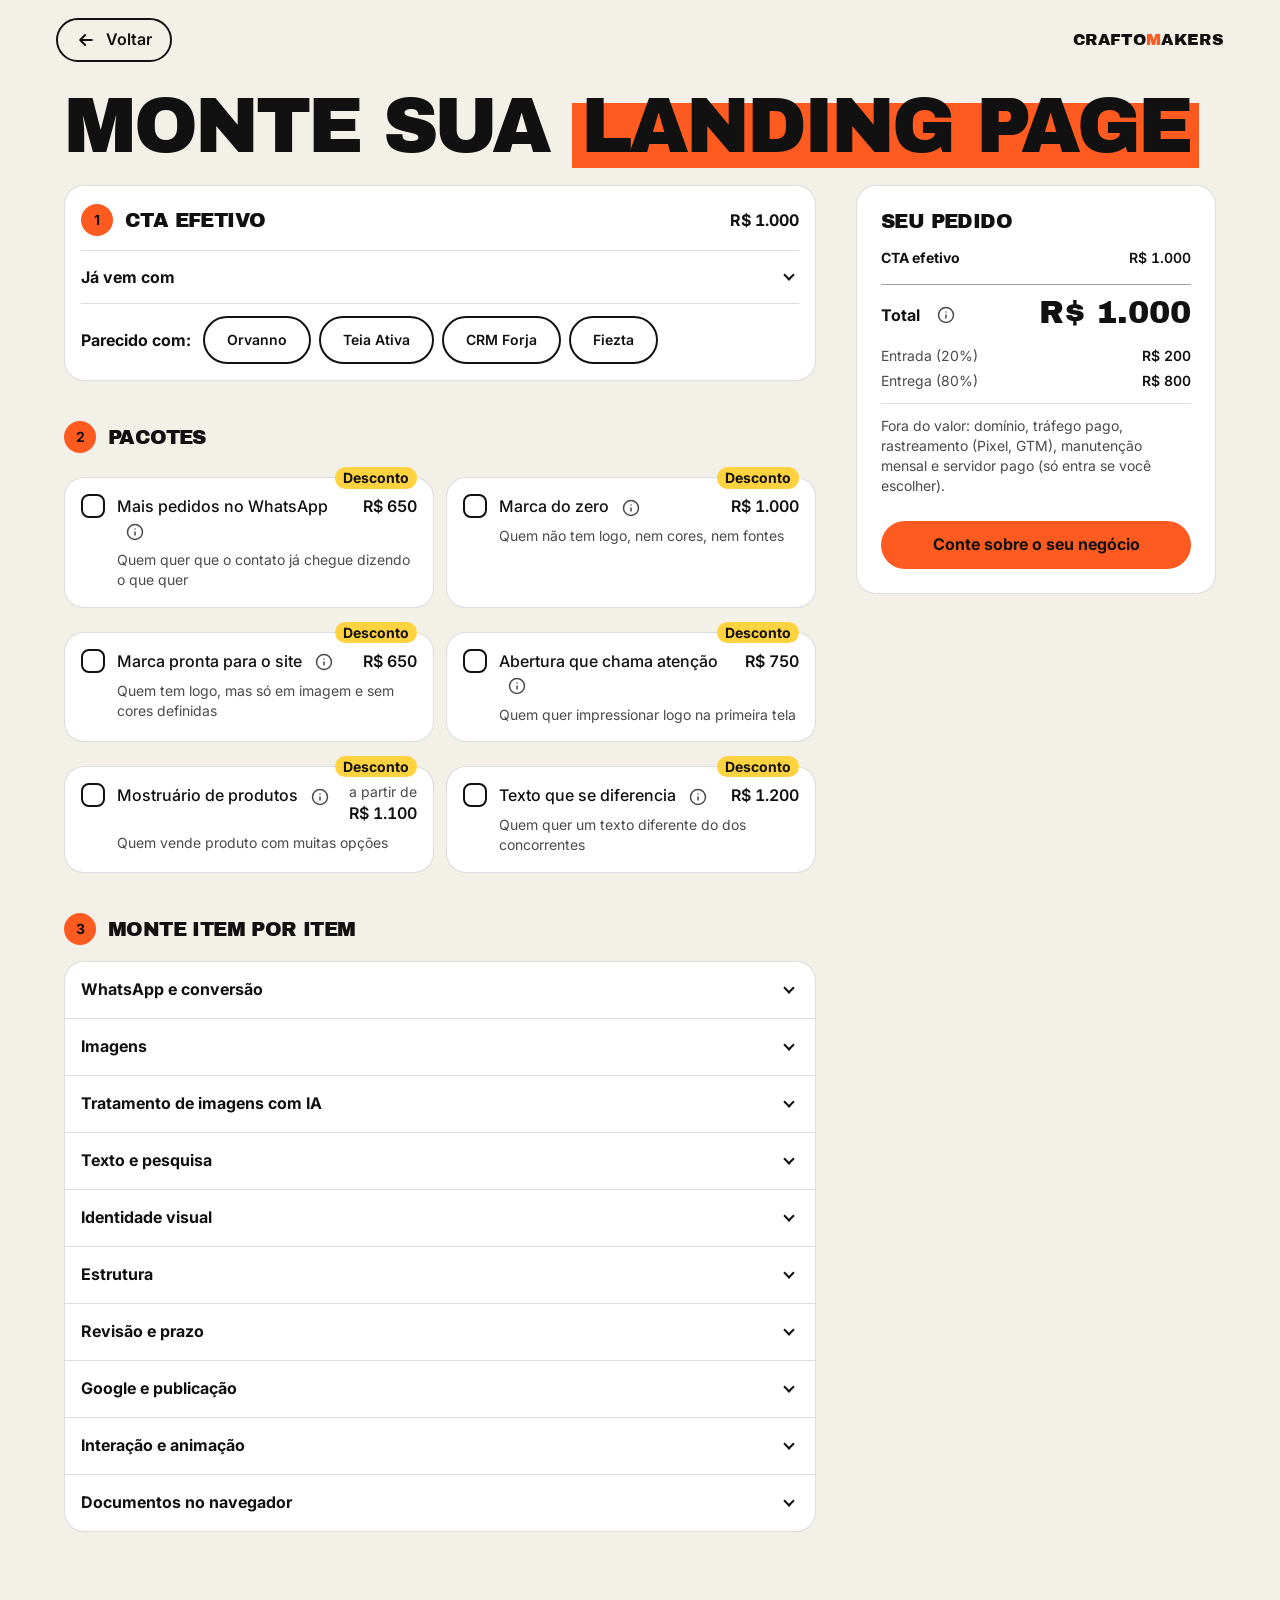
==== commit d49a9113: "Configurador revisto: plano CTA efetivo, itens e pacotes novos O plano base passa a se chamar CTA ef" ====
--- a/configurador.html
+++ b/configurador.html
@@ -177,6 +177,13 @@
   background: var(--check-ink-thin) center / 16px no-repeat;
 }
 
+.base li.base-wide { grid-column: 1 / -1; }
+.base ul.base-sub { display: block; padding: var(--s1) 0 0; }
+.base ul.base-sub li { padding: 1px 0 1px var(--s4); color: var(--muted); }
+.base ul.base-sub li::before { width: 6px; height: 6px; top: 0.6em; left: 4px; border-radius: 50%; background: var(--ink); }
+.base ul.base-sub li strong { color: var(--ink); font-weight: 600; }
+.base ul.base-sub ul.base-sub { padding-top: 2px; }
+
 /* Passo 2: pacotes. */
 /* Respiro em cima e entre linhas para o selo, que passa da borda do cartão. */
 .packs { display: grid; gap: var(--s5) var(--s3); padding-top: var(--s2); grid-template-columns: repeat(auto-fill, minmax(min(100%, 280px), 1fr)); }
@@ -265,6 +272,8 @@
   cursor: pointer;
 }
 .card input.native:disabled { pointer-events: none; }
+/* O desenho do quadradinho fica por cima do input invisível: deixa o clique passar para ele. */
+.card:has(input.native) .mark { pointer-events: none; }
 .card:has(input.native:focus-visible) { outline: 3px solid var(--ink); outline-offset: -3px; }
 
 .row { display: grid; grid-template-columns: 24px minmax(0, 1fr) auto; align-items: start; gap: var(--s3); }
@@ -311,9 +320,16 @@
 .sub { font-size: var(--fs-4); color: var(--muted); }
 .sub:empty { display: none; }
 .card.qty { display: grid; grid-template-columns: minmax(0, 1fr) auto; align-items: center; column-gap: var(--s3); }
-.card.qty.on .ctrl { grid-column: 1 / -1; margin: var(--s2) 0 0 36px; }
-.card.qty:not(.on) .stepper button:first-child,
-.card.qty:not(.on) .stepper output { display: none; }
+/* Itens com quantidade: o quadradinho marca sozinho quando há quantidade; o contador "− 0 +" fica sempre na linha, compacto. */
+.card.qty .ctrl { flex-wrap: nowrap; }
+.card.qty .mark { cursor: pointer; position: relative; z-index: 1; }
+.card.qty .mark:focus-visible { outline: 3px solid var(--ink); outline-offset: 2px; }
+.card.qty .sub { display: none; }
+.card.qty .stepper { border-width: 1px; border-color: var(--line-strong); }
+.card.qty .stepper button { width: 36px; height: 36px; font-size: var(--fs-3); }
+.card.qty.on .stepper { border-color: var(--ink); }
+.card.qty .ctrl .price { min-width: 4.5rem; }
+
 .card.choice .ctrl { margin: var(--s2) 0 0 36px; }
 
 .stepper { display: inline-flex; align-items: center; flex: none; border: 2px solid var(--ink); border-radius: var(--r-pill); background: var(--white); }
@@ -610,7 +626,7 @@
       <section class="base panel" id="passo-1" aria-labelledby="base-title">
         <div class="base-head">
           <span class="step-num" aria-hidden="true">1</span>
-          <h2 id="base-title">Landing page</h2>
+          <h2 id="base-title">CTA efetivo</h2>
           <span class="price">R$ 1.000</span>
         </div>
         <details>
@@ -670,24 +686,39 @@
 
 <script>
 (function () {
-  var BASE = { name: "Landing page", price: 1000 };
+  var BASE = { name: "CTA efetivo", price: 1000 };
   var URGENCY = { id: "urgencia", name: "Urgência", rate: 0.3 };
   var MAX_QTY = 10;
   var SPLIT_ENTRY = 0.2;
 
   var BASE_LIST = [
-    "Página única que funciona no celular e no computador, com design sob medida",
-    "Até 5 seções",
-    "Texto trazido por você, com ajuste nosso",
-    "Sua identidade (logo, cores) e suas fotos, usadas como vieram",
-    "Botões de WhatsApp com mensagem pronta",
-    "1 rodada de revisão no layout e 1 no texto",
-    "SEO básico: título, descrição e prévia do link no WhatsApp e nas redes",
-    "Publicação no GitHub Pages, sem mensalidade de hospedagem",
-    "Ajustes de conteúdo por 30 dias depois da entrega",
-    "Blocos que aparecem ao rolar a página e rolagem suave (feito em todos os sites)",
-    "Perguntas frequentes em acordeão, quando ocupam uma das 5 seções",
-    "Sem rastreamento (nenhum Analytics, Pixel ou GTM)"
+    { title: "Funil de vendas completo: Hero / Provas / Garantia / CTA / Contato", sub: [
+      "Oportunidade: sonho de um futuro bom",
+      { title: "Mitigação de risco", sub: [
+        "Prova social: depoimentos",
+        "Prova lógica: metodologia funciona",
+        { title: "Prova de autoridade", sub: [
+          "Trajetória",
+          "Resultados",
+          "Empresas trabalhadas",
+          "Conquistas acumuladas ao longo do tempo"
+        ] },
+        "Garantia"
+      ] }
+    ] },
+    "Funciona no celular e PC",
+    "Até 5 seções (partes da página)",
+    "Você traz o texto",
+    "Você traz as fotos",
+    "Você traz suas cores e identidade da empresa",
+    "Você traz seu logo pronto",
+    "CTA pro WhatsApp, mensagem pronta",
+    "Suas redes sociais e localização",
+    "1 rodada de ajustes no visual e 1 no texto",
+    "SEO: pronta para o Google te encontrar",
+    "Publicação grátis no GitHub",
+    "30 dias de ajustes após a entrega",
+    "Animação leve ao rolar"
   ];
 
   var GROUPS = [
@@ -703,24 +734,26 @@
         done: "Orvanno" }
     ]},
     { title: "Imagens", items: [
-      { id: "fotos", name: "Tratamento de fotos", price: 250, type: "qty", unit: "por lote",
-        info: "Lote de até 10 fotos suas com luz, cor e recorte corrigidos, convertidas para WebP leve",
-        done: "Orvanno, Teia Ativa" },
-      { id: "img-ia", name: "Imagem de IA", price: 100, type: "qty",
-        info: "1 imagem ou ilustração gerada por IA no estilo do site, com o prompt guardado",
-        done: "Fiezta (todas), Orvanno (hero), Craftomakers (robôs)" },
-      { id: "lote-ia", name: "Lote de imagens de IA", price: 700, type: "qty", unit: "por lote",
-        info: "10 imagens de IA da mesma série (mesmo estilo, como num catálogo de produtos)",
-        done: "Fiezta (todas), Orvanno (90 acabamentos), Forja (todas)" },
-      { id: "galeria", name: "Galeria básica", price: 300, type: "toggle",
-        info: "Grade de até 12 fotos que ampliam ao toque, com passagem de uma para outra",
+      { id: "galeria-simples", name: "Galeria simples", price: 0, type: "toggle",
+        info: "Suas imagens direto na página, numa grade ou faixa com rolagem, sem zoom; até 20 imagens",
+        done: "Fiezta (19 prints)" },
+      { id: "galeria", name: "Galeria com painel e zoom", price: 300, type: "toggle",
+        info: "Até 12 fotos que abrem num painel ao toque, com zoom e passagem de uma para outra",
         done: "Orvanno (cerca de 9 fotos)" },
-      { id: "prints", name: "Faixa de prints", price: 250, type: "toggle",
-        info: "Faixa de capturas de tela com rolagem lateral, até 20 imagens",
-        done: "Fiezta (19 prints)" },
-      { id: "faixa-logos", name: "Faixa de logos", price: 200, type: "toggle",
-        info: "Faixa de logos de clientes ou parceiros passando sozinha, até 15 logos",
-        done: "Teia Ativa, Orvanno" }
+      { id: "mostruario", name: "Galeria com abas", price: 800, type: "toggle", from: true,
+        info: "Janela em tela cheia com as imagens separadas em abas (ex.: cores, acabamentos, modelos); tocar numa imagem mostra ela grande. Até 30 imagens em até 4 abas; acima disso, orçamento",
+        done: "Orvanno (cerca de 90 acabamentos)" }
+    ]},
+    { title: "Tratamento de imagens com IA", items: [
+      { id: "img-ia", name: "Geração de imagens", price: 60, type: "qty",
+        info: "Imagem ou ilustração criada por IA no estilo do site",
+        done: "Fiezta, Forja, Craftomakers (robôs)" },
+      { id: "fotos", name: "Melhoramento de imagem (limpeza, luz e etc)", price: 25, type: "qty",
+        info: "Sua foto tratada com IA para virar foto profissional: limpeza, luz, cor e recorte",
+        done: "Orvanno (fotos da loja e da galeria)" },
+      { id: "ampliacao", name: "Ampliação de imagem", price: 15, type: "qty",
+        info: "Sua imagem com mais resolução, sem perder qualidade, para ficar nítida em tela grande",
+        done: "Orvanno (texturas e puxadores do mostruário)" }
     ]},
     { title: "Texto e pesquisa", items: [
       { id: "texto", name: "Texto escrito do zero", price: 600, type: "toggle",
@@ -737,10 +770,10 @@
           { label: "Com degradê, ilustração ou muitos detalhes", price: 350 }
         ],
         info: "Seu logo redesenhado em vetor, sem perder nada do desenho: SVG e PNG com fundo transparente, nas versões colorida, clara (para fundo escuro) e de uma cor, e o ícone do site (favicon)" },
-      { id: "logo", name: "Logotipo criado", price: 800, type: "toggle",
+      { id: "logo", name: "Logotipo criado", price: 600, type: "toggle",
         info: "Logo novo: 2 propostas, 1 rodada de ajuste, entregue em SVG e PNG nas versões colorida, clara e de uma cor, mais o favicon",
         done: "CRM Forja (logo por IA, criado do zero), Craftomakers" },
-      { id: "paleta", name: "Paleta e tipografia", price: 900, type: "toggle",
+      { id: "paleta", name: "Paleta e tipografia", price: 500, type: "toggle",
         info: "Paleta de 5 a 7 cores com os códigos, 2 fontes de uso comercial liberado instaladas no site, e uma página com as regras de uso",
         done: "CRM Forja (do zero), Craftomakers, Fiezta, Teia Ativa" },
       { id: "tema", name: "Modo claro e escuro", price: 400, type: "toggle",
@@ -756,7 +789,19 @@
         done: "Orvanno, Forja, Teia Ativa, Fiezta" },
       { id: "idioma", name: "Idioma extra", price: 700, type: "qty", from: true,
         info: "A página inteira em outro idioma, com o texto adaptado (não traduzido palavra por palavra) e a troca de idioma no menu",
-        done: "Fiezta (inglês e português)" }
+        done: "Fiezta (inglês e português)" },
+      { id: "faq", name: "Seção FAQ", price: 250, type: "toggle",
+        info: "Seção de perguntas frequentes, que abrem e fecham ao toque",
+        done: "Fiezta (13 perguntas), Orvanno, CRM Forja" },
+      { id: "tabela", name: "Seção tabela comparativa", price: 250, type: "qty",
+        info: "Seção com uma tabela que compara opções lado a lado, com detalhes que abrem numa janela",
+        done: "Fiezta" },
+      { id: "abas", name: "Seção com filtro", price: 250, type: "qty",
+        info: "Seção com botões que filtram ou trocam o conteúdo (ofertas, planos, modelos) sem sair da página",
+        done: "Fiezta (layouts), Teia Ativa (3 ofertas por aba)" },
+      { id: "faixa-logos", name: "Seção parceiros com carrossel", price: 250, type: "toggle",
+        info: "Seção com os logos de clientes ou parceiros passando sozinhos, até 15 logos",
+        done: "Orvanno, Teia Ativa" }
     ]},
     { title: "Revisão e prazo", items: [
       { id: "revisao", name: "Rodada extra de revisão", price: 200, type: "qty",
@@ -775,24 +820,15 @@
         info: "Publicação no servidor que você contratar e paga, em vez do GitHub Pages" }
     ]},
     { title: "Interação e animação", items: [
-      { id: "carrossel", name: "Carrossel", price: 300, type: "qty",
-        info: "Carrossel de depoimentos, casos ou destaques, que funciona com o dedo e com setas",
-        done: "Teia Ativa, Orvanno, Craftomakers" },
-      { id: "menu", name: "Menu em tela cheia", price: 200, type: "toggle",
+      { id: "carrossel", name: "Carrossel", price: 200, type: "qty",
+        info: "Carrossel no header, de depoimentos ou de destaques, que funciona com o dedo e com setas. Para parceiros, use a Seção parceiros com carrossel",
+        done: "Craftomakers" },
+      { id: "menu", name: "Menu em tela cheia", price: 0, type: "toggle",
         info: "Menu que abre cobrindo a tela, com os links das seções",
         done: "Orvanno, Teia Ativa (no celular)" },
-      { id: "abas", name: "Seletor por abas", price: 500, type: "qty",
-        info: "Botões que trocam o conteúdo de um bloco (ofertas, planos, modelos) sem sair da página",
-        done: "Fiezta (layouts), Teia Ativa (3 ofertas por aba)" },
-      { id: "tabela", name: "Tabela comparativa", price: 500, type: "qty",
-        info: "Tabela que compara opções lado a lado, com detalhes que abrem numa janela",
-        done: "Fiezta" },
       { id: "hero", name: "Hero animado", price: 500, type: "toggle",
-        info: "Abertura da página com ilustração animada (SVG e CSS), leve e sem vídeo",
-        done: "Fiezta" },
-      { id: "mostruario", name: "Mostruário com abas", price: 800, type: "toggle", from: true,
-        info: "Janela com o mostruário dos produtos separado em abas, até 30 itens em até 4 abas; acima disso, orçamento. As imagens são suas ou entram como imagem de IA",
-        done: "Orvanno (cerca de 90 acabamentos)" },
+        info: "Abertura da página com animação: ilustração animada ou imagens que trocam sozinhas, leve e sem vídeo",
+        done: "Fiezta (ilustração animada), Orvanno (imagens com linha do tempo)" },
       { id: "slides", name: "Navegação por slides", price: 800, type: "toggle", from: true,
         info: "Página que avança como apresentação, de tela em tela, com efeito 3D nos cartões e faixas animadas",
         done: "Craftomakers" }
@@ -808,50 +844,51 @@
   ];
 
   var PACKS = [
-    { id: "p-whatsapp", name: "Conversão no WhatsApp", price: 700,
-      who: "Quem quer receber no WhatsApp contatos que já chegam dizendo o que querem",
+    { id: "p-whatsapp", name: "Mais pedidos no WhatsApp", price: 650,
+      who: "Quem quer que o contato já chegue dizendo o que quer",
+      save: "R$ 50 (cerca de 7%): o formulário e o FAQ saem do mesmo levantamento das dúvidas",
       ref: "Orvanno",
-      items: [{ id: "form-wa", qty: 1 }, { id: "barra-wa", qty: 1 },
-              { id: "secao", qty: 1, label: "Seção extra de perguntas frequentes" }] },
-    { id: "p-identidade", name: "Identidade completa", price: 1600,
-      who: "Quem não tem marca nenhuma: nem logo, nem cor, nem referência",
-      save: "R$ 100 (cerca de 6%): a paleta sai da mesma conversa e do mesmo estudo do logo",
+      items: [{ id: "form-wa", qty: 1 }, { id: "barra-wa", qty: 1 }, { id: "faq", qty: 1 }] },
+    { id: "p-identidade", name: "Marca do zero", price: 1000,
+      who: "Quem não tem logo, nem cores, nem fontes",
+      save: "R$ 100 (cerca de 9%): é uma conversa e um estudo só",
       ref: "CRM Forja",
       items: [{ id: "logo", qty: 1 }, { id: "paleta", qty: 1 }] },
-    { id: "p-visual", name: "Visual de impacto", price: 1500,
-      who: "Quem quer chamar a atenção logo na primeira tela",
-      save: "R$ 100 (cerca de 6%): a animação e as imagens saem da mesma direção visual",
-      ref: "Fiezta (hero animado, todas as imagens por IA), Orvanno",
-      items: [{ id: "hero", qty: 1 }, { id: "img-ia", qty: 6, label: "6 imagens de IA" },
-              { id: "carrossel", qty: 1, label: "1 carrossel" }, { id: "menu", qty: 1 }] },
-    { id: "p-mostruario", name: "Mostruário de produtos", price: 1350, from: true,
-      who: "Quem vende produto com muitas opções (acabamentos, modelos, cores)",
+    { id: "p-marca-pronta", name: "Marca pronta para o site", price: 650,
+      who: "Quem tem logo, mas só em imagem e sem cores definidas",
+      save: "R$ 50 (cerca de 7%): a paleta sai do logo vetorizado",
+      ref: "Fiezta, Orvanno, Teia Ativa",
+      items: [{ id: "vetor", qty: 1, label: "Vetorização do logo (traço simples)" }, { id: "paleta", qty: 1 }] },
+    { id: "p-visual", name: "Abertura que chama atenção", price: 750,
+      who: "Quem quer impressionar logo na primeira tela",
+      save: "R$ 50 (cerca de 6%): é uma direção visual só",
+      ref: "Fiezta, Orvanno",
+      items: [{ id: "hero", qty: 1 }, { id: "img-ia", qty: 5, label: "5 imagens geradas por IA" }] },
+    { id: "p-mostruario", name: "Mostruário de produtos", price: 1100, from: true,
+      who: "Quem vende produto com muitas opções",
+      save: "R$ 100 (cerca de 8%): as mesmas fotos são tratadas, ampliadas e organizadas de uma vez",
       ref: "Orvanno",
-      items: [{ id: "mostruario", qty: 1 }, { id: "galeria", qty: 1 },
-              { id: "fotos", qty: 1, label: "Tratamento de 10 fotos" }] },
-    { id: "p-pesquisa", name: "Pesquisa de mercado", price: 1200,
-      who: "Quem quer saber o que os concorrentes dizem e ter um texto que se diferencia deles",
-      save: "R$ 100 (cerca de 8%): o texto é escrito em cima da pesquisa, sem uma segunda rodada de briefing",
-      items: [{ id: "pesq-aprof", qty: 1 }, { id: "texto", qty: 1 }] },
-    { id: "p-internacional", name: "Internacional", price: 1000, from: true,
-      who: "Quem atende clientes de outro país ou em outra língua",
-      ref: "Fiezta",
-      items: [{ id: "idioma", qty: 1 }, { id: "seo", qty: 1, label: "SEO completo, com a indicação de cada idioma para o Google" }] }
+      items: [{ id: "mostruario", qty: 1 }, { id: "fotos", qty: 10, label: "Melhoramento de 10 imagens" },
+              { id: "ampliacao", qty: 10, label: "Ampliação de 10 imagens" }] },
+    { id: "p-pesquisa", name: "Texto que se diferencia", price: 1200,
+      who: "Quem quer um texto diferente do dos concorrentes",
+      save: "R$ 100 (cerca de 8%): o texto é escrito em cima da pesquisa",
+      items: [{ id: "pesq-aprof", qty: 1 }, { id: "texto", qty: 1 }] }
   ];
 
   var PRESETS = [
     { id: "orvanno", name: "Orvanno",
       packs: ["p-whatsapp", "p-mostruario"],
-      items: { "secao": 4, "carrossel": 1, "menu": 1, "faixa-logos": 1, "img-ia": 1, "pagina": 1, "seo": 1, "dominio": 1 } },
+      items: { "secao": 4, "galeria": 1, "hero": 1, "menu": 1, "faixa-logos": 1, "pagina": 1, "seo": 1, "dominio": 1 } },
     { id: "teia-ativa", name: "Teia Ativa",
       packs: [],
-      items: { "secao": 4, "form-wa": 1, "contatos": 1, "carrossel": 1, "faixa-logos": 1, "menu": 1, "abas": 1, "tema": 1, "fotos": 1, "pagina": 1, "seo": 1, "dominio": 1 } },
+      items: { "secao": 4, "form-wa": 1, "contatos": 1, "faixa-logos": 1, "menu": 1, "abas": 1, "tema": 1, "pagina": 1, "seo": 1, "dominio": 1 } },
     { id: "crm-forja", name: "CRM Forja",
       packs: ["p-identidade"],
-      items: { "secao": 2, "lote-ia": 1, "pagina": 2 } },
+      items: { "secao": 2, "img-ia": 10, "pagina": 2 } },
     { id: "fiezta", name: "Fiezta",
-      packs: ["p-identidade", "p-visual", "p-internacional"],
-      items: { "secao": 6, "tabela": 1, "prints": 1, "lote-ia": 1, "tema": 1, "pagina": 1 } }
+      packs: ["p-marca-pronta", "p-visual"],
+      items: { "idioma": 1, "seo": 1, "secao": 6, "tabela": 1, "galeria-simples": 1, "img-ia": 10, "tema": 1, "pagina": 1 } }
   ];
 
   var state = {};
@@ -864,6 +901,7 @@
   PACKS.forEach(function (p) { packState[p.id] = false; });
 
   function brl(n) {
+    if (n === 0) return "Grátis";
     return "R$ " + Math.round(n).toString().replace(/\B(?=(\d{3})+(?!\d))/g, ".");
   }
   function el(tag, cls, text) {
@@ -932,7 +970,16 @@
 
   function buildBase() {
     var ul = document.getElementById("base-list");
-    BASE_LIST.forEach(function (t) { ul.appendChild(el("li", null, t)); });
+    function baseItem(t, cls) {
+      if (typeof t === "string") return el("li", cls, t);
+      var li = el("li", cls);
+      li.appendChild(el("strong", null, t.title));
+      var sub = el("ul", "base-sub");
+      t.sub.forEach(function (x) { sub.appendChild(baseItem(x)); });
+      li.appendChild(sub);
+      return li;
+    }
+    BASE_LIST.forEach(function (t) { ul.appendChild(baseItem(t, typeof t === "string" ? null : "base-wide")); });
   }
 
   function buildPacks() {
@@ -1066,6 +1113,27 @@
           ctrl.appendChild(st);
           ctrl.appendChild(sub);
           card.appendChild(ctrl);
+          ctrl.appendChild(price); /* preço no fim da linha, depois do contador */
+          // O quadradinho também funciona: marcar põe 1; desmarcar zera.
+          mark.removeAttribute("aria-hidden");
+          mark.setAttribute("role", "checkbox");
+          mark.setAttribute("tabindex", "0");
+          mark.setAttribute("aria-label", it.name);
+          mark.setAttribute("aria-checked", "false");
+          var toggleQty = function () {
+            state[it.id] = state[it.id] > 0 ? 0 : 1;
+            handleManualChange();
+          };
+          // Clicar em qualquer ponto da linha (menos no (i) e no contador) marca e desmarca, como nos outros itens.
+          row.addEventListener("click", function (e) {
+            if (e.target.closest(".ibtn, .pop, .ctrl")) return;
+            toggleQty();
+          });
+          row.style.cursor = "pointer";
+          mark.addEventListener("keydown", function (e) {
+            if (e.key === " " || e.key === "Enter") { e.preventDefault(); toggleQty(); }
+          });
+          r.mark = mark;
           r.out = out; r.minus = minus; r.plus = plus; r.sub = sub;
         }
 
@@ -1091,6 +1159,13 @@
           });
           ctrl2.appendChild(fs);
           card.appendChild(ctrl2);
+          // Na linha da vetorização, clicar marca a primeira opção; clicar de novo desmarca.
+          row.addEventListener("click", function (e) {
+            if (e.target.closest(".ibtn, .pop, .ctrl")) return;
+            state[it.id] = state[it.id] > 0 ? 0 : 1;
+            handleManualChange();
+          });
+          row.style.cursor = "pointer";
         }
 
         refs[it.id] = r;
@@ -1237,6 +1312,7 @@
         var total = c + q;
         r.card.classList.toggle("on", total > 0);
         r.card.classList.toggle("inc", c > 0 && q === 0);
+        r.mark.setAttribute("aria-checked", q > 0 ? "true" : "false");
         r.out.textContent = total;
         r.minus.disabled = q === 0;
         r.plus.disabled = q === MAX_QTY;
@@ -1256,7 +1332,22 @@
           setPrice(r.price, prefix + brl(it.price), false, unit);
           r.sub.textContent = "";
         }
+      } else if (c > 0) {
+        // Vetorização dentro de um pacote: a opção simples já está paga; a com detalhes cobra só a diferença.
+        var qc = q > 0 ? q : 1;
+        r.card.classList.toggle("on", true);
+        r.card.classList.toggle("inc", qc === 1);
+        r.radios.forEach(function (rd, i) { rd.checked = qc === i + 1; });
+        if (qc === 2) {
+          var diff = it.options[1].price - it.options[0].price;
+          subtotal += diff;
+          lines.push([it.name + " (com detalhes, diferença)", diff]);
+          setPrice(r.price, brl(diff));
+        } else {
+          setPrice(r.price, "Incluído no pacote", true);
+        }
       } else {
+        r.card.classList.toggle("inc", false);
         r.card.classList.toggle("on", q > 0);
         r.radios.forEach(function (rd, i) { rd.checked = q === i + 1; });
         if (q > 0) {
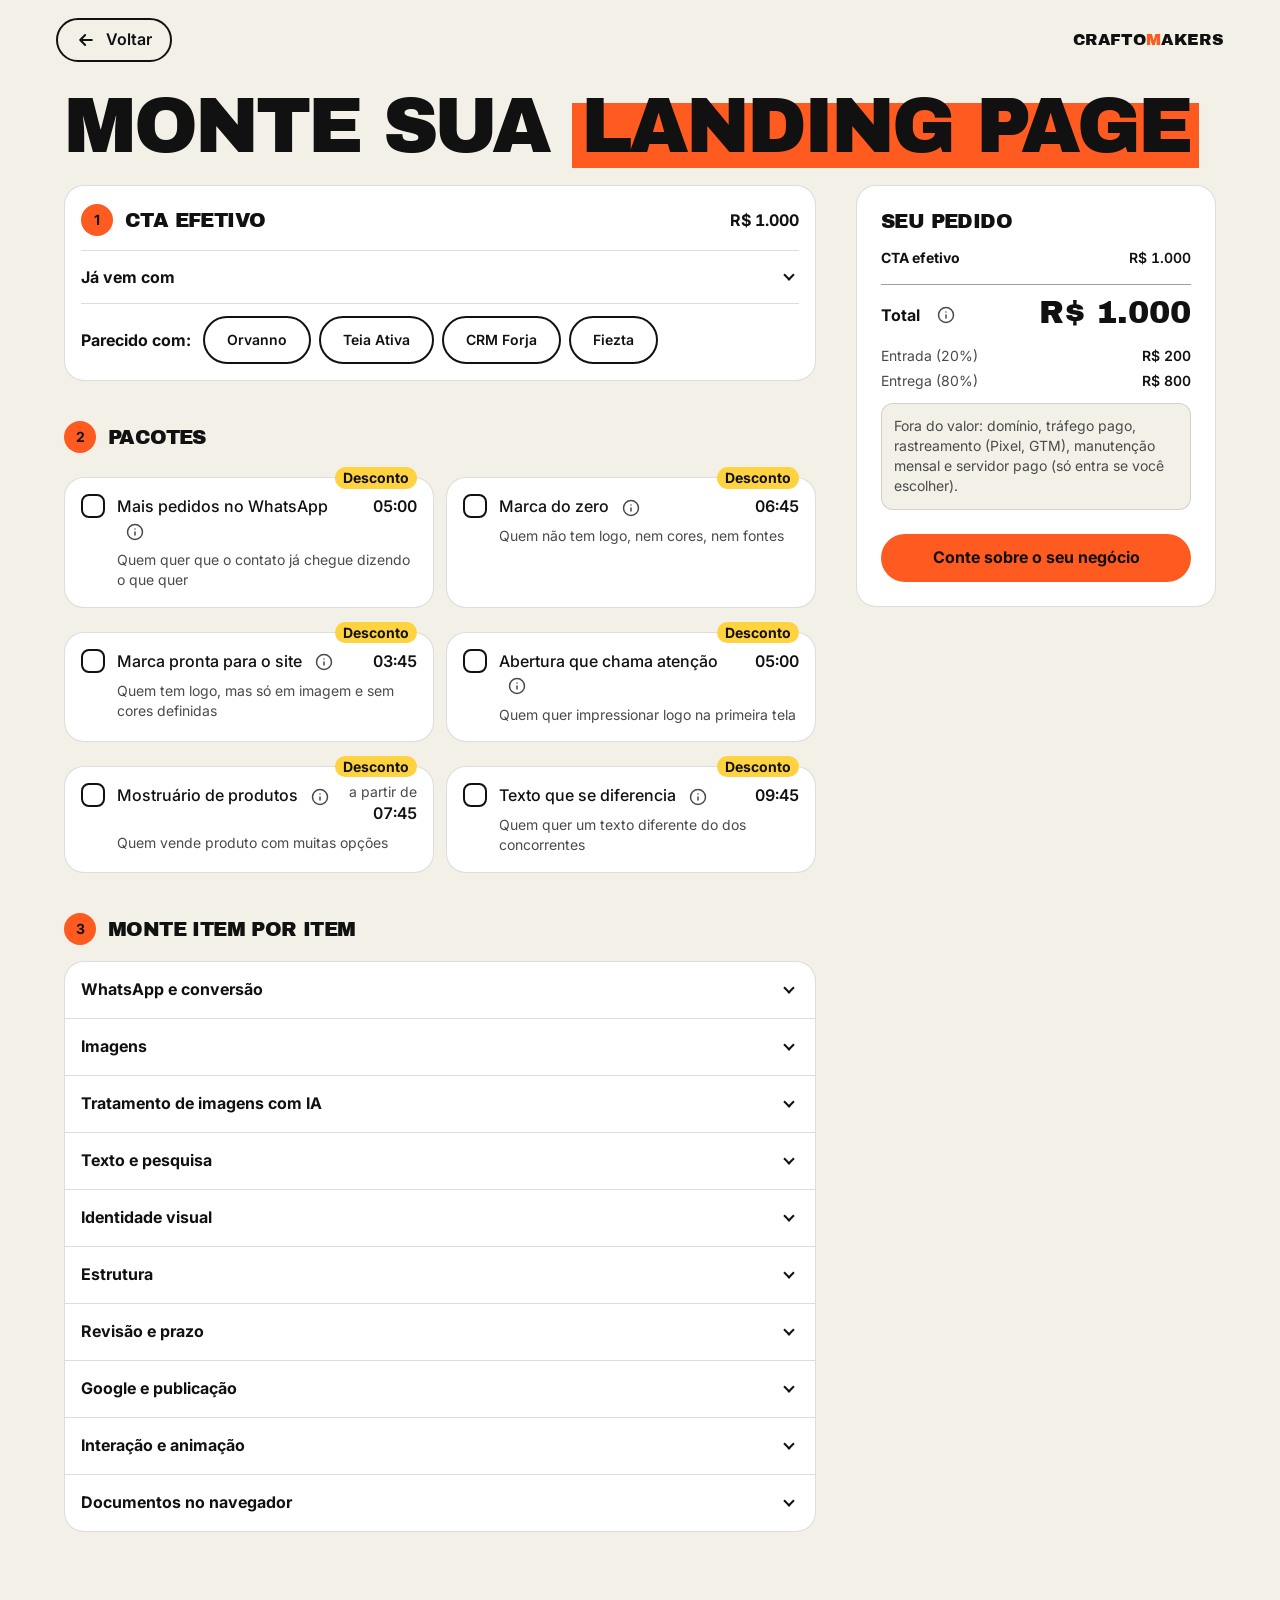
==== commit bf139ef4: "Configurador por horas: itens e pacotes em hh:mm a R$ 80 a hora Cada item mostra as horas de trabalh" ====
--- a/configurador.html
+++ b/configurador.html
@@ -184,6 +184,15 @@
 .base ul.base-sub li strong { color: var(--ink); font-weight: 600; }
 .base ul.base-sub ul.base-sub { padding-top: 2px; }
 
+#lines li.hours-total { border-top: 1px solid var(--line); margin-top: var(--s2); padding-top: var(--s2); font-weight: 600; }
+#lines li.hours-money { font-weight: 600; }
+
+.hours-box { margin: var(--s2) 0 var(--s3); padding: var(--s3); border: 1px solid var(--line-strong); border-radius: 12px; background: var(--paper); font-size: var(--fs-4); }
+.hours-box > div { display: flex; justify-content: space-between; gap: var(--s3); padding: 2px 0; }
+.hours-box strong { font-variant-numeric: tabular-nums; }
+.hours-box .hb-money { margin-top: var(--s1); padding-top: var(--s2); border-top: 1px solid var(--line); font-weight: 700; }
+.hours-box[hidden] { display: none; }
+
 /* Passo 2: pacotes. */
 /* Respiro em cima e entre linhas para o selo, que passa da borda do cartão. */
 .packs { display: grid; gap: var(--s5) var(--s3); padding-top: var(--s2); grid-template-columns: repeat(auto-fill, minmax(min(100%, 280px), 1fr)); }
@@ -250,7 +259,7 @@
 }
 .acc:active, .list .card.toggle:active, .card.pack:active { background-color: rgba(17, 17, 17, 0.06); }
 .acc:focus-visible { outline-offset: -3px; }
-.list { border-top: 1px solid var(--line); }
+.list { border-top: 1px solid var(--line); container: lista / inline-size; }
 .list[hidden] { display: none; }
 .list .card { padding: var(--s3) var(--s4); border-top: 1px solid var(--line); }
 .list .card:first-child { border-top: 0; }
@@ -329,6 +338,24 @@
 .card.qty .stepper button { width: 36px; height: 36px; font-size: var(--fs-3); }
 .card.qty.on .stepper { border-color: var(--ink); }
 .card.qty .ctrl .price { min-width: 4.5rem; }
+/* No celular: nome na linha de cima, inteiro; contador e horas na linha de baixo, à direita. */
+/* Lista estreita (pela largura da própria lista, não da tela): nome inteiro em cima;
+   embaixo, à direita, o contador e as horas — igual em todos os itens. */
+@container lista (max-width: 560px) {
+  .card.qty { grid-template-columns: minmax(0, 1fr); }
+  .card.qty .ctrl { justify-content: flex-end; margin: var(--s2) 0 0; }
+  /* Coluna das horas com largura fixa: os contadores ficam todos alinhados;
+     o "a partir de" vai em cima das horas, pequeno. */
+  .card.qty .ctrl .price { width: 5.5rem; min-width: 5.5rem; max-width: 5.5rem; text-align: right; }
+  .row { grid-template-columns: 24px minmax(0, 1fr); grid-template-areas: "mark info" ". price"; row-gap: var(--s2); }
+  .row .mark { grid-area: mark; }
+  .row .info { grid-area: info; }
+  .row .price { grid-area: price; max-width: none; text-align: right; justify-self: end; }
+  .price .pre { display: block; margin: 0; font-size: 0.8125rem; line-height: 1.2; }
+  /* O (i) vai para o canto direito da linha do nome, alinhado com a coluna das horas. */
+  .card .ibtn { position: absolute; top: 2px; right: 3px; margin: 0; }
+  .card .info { padding-right: 28px; }
+}
 
 .card.choice .ctrl { margin: var(--s2) 0 0 36px; }
 
@@ -483,7 +510,7 @@
 .split dd { margin: 0; font-weight: 600; font-variant-numeric: tabular-nums; }
 .from-note, .fixed-note { font-size: var(--fs-4); line-height: 1.45; color: var(--muted); }
 .from-note { margin: var(--s3) 0 0; }
-.fixed-note { margin: var(--s3) 0 0; padding-top: var(--s3); border-top: 1px solid var(--line); }
+.fixed-note { margin: var(--s3) 0 0; padding: var(--s3); border: 1px solid var(--line); border-radius: 12px; background: var(--paper); }
 
 /* Ação principal: pílula laranja, largura total, texto em tinta (6,0:1). */
 .cta {
@@ -578,13 +605,7 @@
 }
 /* Item no celular estreito: preço (ou "Incluído no pacote") na segunda linha, sob o nome;
    o "+" fica sozinho à direita. */
-@media (max-width: 479px) {
-  .list .row { grid-template-columns: 24px minmax(0, 1fr); grid-template-areas: "mark info" ". price"; row-gap: 2px; }
-  .list .row .mark { grid-area: mark; }
-  .list .row .info { grid-area: info; }
-  .list .row .price { grid-area: price; max-width: none; text-align: left; }
-  .list .price .pre { display: inline; }
-}
+
 @keyframes sheet-in { from { opacity: 0; transform: translateY(24px); } }
 @media (min-width: 900px) {
   body { padding-bottom: 0; }
@@ -659,6 +680,11 @@
     <aside class="summary panel" id="summary" aria-labelledby="summary-title">
       <h2 id="summary-title">Seu pedido</h2>
       <ul class="lines" id="lines"></ul>
+      <div class="hours-box" id="hours-box" hidden>
+        <div><span>Total de horas</span><strong id="hb-hours"></strong></div>
+        <div><span>Valor da hora</span><strong id="hb-rate"></strong></div>
+        <div class="hb-money"><span>Horas × valor da hora</span><strong id="hb-money"></strong></div>
+      </div>
       <div class="total-row" id="total-row">
         <span class="total-label" id="total-label">Total</span>
         <span class="total-val" id="total" aria-live="polite" aria-atomic="true"></span>
@@ -688,7 +714,7 @@
 (function () {
   var BASE = { name: "CTA efetivo", price: 1000 };
   var URGENCY = { id: "urgencia", name: "Urgência", rate: 0.3 };
-  var MAX_QTY = 10;
+  var MAX_QTY = 100;
   var SPLIT_ENTRY = 0.2;
 
   var BASE_LIST = [
@@ -723,13 +749,13 @@
 
   var GROUPS = [
     { title: "WhatsApp e conversão", items: [
-      { id: "form-wa", name: "Formulário para o WhatsApp", price: 350, type: "toggle",
+      { id: "form-wa", name: "Formulário para o WhatsApp", hours: 3, type: "toggle",
         info: "Formulário curto (até 6 campos) que monta a mensagem e abre o WhatsApp já com o pedido do visitante. Nada é guardado nem enviado para outro lugar",
         done: "Orvanno (bairros por cidade), Teia Ativa (escolhe o especialista)" },
-      { id: "contatos", name: "Vários contatos de WhatsApp", price: 150, type: "toggle",
+      { id: "contatos", name: "Vários contatos de WhatsApp", hours: 1.25, type: "toggle",
         info: "O visitante escolhe com quem falar; cada pessoa da equipe tem o seu número e a sua mensagem",
         done: "Teia Ativa" },
-      { id: "barra-wa", name: "Barra fixa de WhatsApp", price: 100, type: "toggle",
+      { id: "barra-wa", name: "Barra fixa de WhatsApp", hours: 0.75, type: "toggle",
         info: "Barra com o botão do WhatsApp que fica sempre visível no celular",
         done: "Orvanno" }
     ]},
@@ -737,149 +763,153 @@
       { id: "galeria-simples", name: "Galeria simples", price: 0, type: "toggle",
         info: "Suas imagens direto na página, numa grade ou faixa com rolagem, sem zoom; até 20 imagens",
         done: "Fiezta (19 prints)" },
-      { id: "galeria", name: "Galeria com painel e zoom", price: 300, type: "toggle",
+      { id: "galeria", name: "Galeria com painel e zoom", hours: 2, type: "toggle",
         info: "Até 12 fotos que abrem num painel ao toque, com zoom e passagem de uma para outra",
         done: "Orvanno (cerca de 9 fotos)" },
-      { id: "mostruario", name: "Galeria com abas", price: 800, type: "toggle", from: true,
+      { id: "mostruario", name: "Galeria com abas", hours: 6, type: "toggle", from: true,
         info: "Janela em tela cheia com as imagens separadas em abas (ex.: cores, acabamentos, modelos); tocar numa imagem mostra ela grande. Até 30 imagens em até 4 abas; acima disso, orçamento",
         done: "Orvanno (cerca de 90 acabamentos)" }
     ]},
     { title: "Tratamento de imagens com IA", items: [
-      { id: "img-ia", name: "Geração de imagens", price: 60, type: "qty",
+      { id: "img-ia", name: "Geração de imagens", hours: 0.5, type: "qty",
         info: "Imagem ou ilustração criada por IA no estilo do site",
         done: "Fiezta, Forja, Craftomakers (robôs)" },
-      { id: "fotos", name: "Melhoramento de imagem (limpeza, luz e etc)", price: 25, type: "qty",
+      { id: "fotos", name: "Melhoramento de imagem (limpeza, luz e etc)", hours: 0.2, type: "qty",
         info: "Sua foto tratada com IA para virar foto profissional: limpeza, luz, cor e recorte",
-        done: "Orvanno (fotos da loja e da galeria)" },
-      { id: "ampliacao", name: "Ampliação de imagem", price: 15, type: "qty",
+        done: "Orvanno (9: 3 fotos da loja e 6 da galeria)" },
+      { id: "ampliacao", name: "Ampliação de imagem", hours: 0.05, type: "qty",
         info: "Sua imagem com mais resolução, sem perder qualidade, para ficar nítida em tela grande",
-        done: "Orvanno (texturas e puxadores do mostruário)" }
+        done: "Orvanno (90: 33 revestimentos e 57 puxadores do mostruário)" }
     ]},
     { title: "Texto e pesquisa", items: [
-      { id: "texto", name: "Texto escrito do zero", price: 600, type: "toggle",
+      { id: "texto", name: "Texto escrito do zero", hours: 5, type: "toggle",
         info: "Texto de todas as seções, escrito a partir do briefing, com título, chamadas e botões. Até 6 seções; proposta: R$ 100 por seção acima disso" },
-      { id: "pesq-basica", name: "Pesquisa básica", price: 300, type: "toggle",
+      { id: "pesq-basica", name: "Pesquisa básica", hours: 1.75, type: "toggle",
         info: "Ficha de 3 concorrentes (promessa, oferta, prova, ação) usada no texto" },
-      { id: "pesq-aprof", name: "Pesquisa aprofundada", price: 700, type: "toggle",
+      { id: "pesq-aprof", name: "Pesquisa aprofundada", hours: 5.5, type: "toggle",
         info: "Relatório de 2 a 4 páginas, em PDF: 8 a 10 concorrentes, tabela comparativa, a lacuna que você pode afirmar, as objeções e os termos de busca do público" }
     ]},
     { title: "Identidade visual", items: [
       { id: "vetor", name: "Vetorização do logo", type: "choice",
         options: [
-          { label: "Logo de traço simples, até 3 cores", price: 200 },
-          { label: "Com degradê, ilustração ou muitos detalhes", price: 350 }
+          { label: "Logo de traço simples, até 3 cores", short: "simples", hours: 1.5 },
+          { label: "Com degradê, ilustração ou muitos detalhes", short: "com detalhes", hours: 3 }
         ],
         info: "Seu logo redesenhado em vetor, sem perder nada do desenho: SVG e PNG com fundo transparente, nas versões colorida, clara (para fundo escuro) e de uma cor, e o ícone do site (favicon)" },
-      { id: "logo", name: "Logotipo criado", price: 600, type: "toggle",
+      { id: "logo", name: "Logotipo criado", hours: 5, type: "toggle",
         info: "Logo novo: 2 propostas, 1 rodada de ajuste, entregue em SVG e PNG nas versões colorida, clara e de uma cor, mais o favicon",
         done: "CRM Forja (logo por IA, criado do zero), Craftomakers" },
-      { id: "paleta", name: "Paleta e tipografia", price: 500, type: "toggle",
+      { id: "paleta", name: "Paleta e tipografia", hours: 2.5, type: "toggle",
         info: "Paleta de 5 a 7 cores com os códigos, 2 fontes de uso comercial liberado instaladas no site, e uma página com as regras de uso",
         done: "CRM Forja (do zero), Craftomakers, Fiezta, Teia Ativa" },
-      { id: "tema", name: "Modo claro e escuro", price: 400, type: "toggle",
+      { id: "tema", name: "Modo claro e escuro", hours: 3, type: "toggle",
         info: "Botão que troca o site entre tema claro e escuro, guardando a escolha do visitante",
         done: "Teia Ativa, Fiezta (tema secreto com som)" }
     ]},
     { title: "Estrutura", items: [
-      { id: "secao", name: "Seção extra", price: 250, type: "qty",
+      { id: "secao", name: "Seção extra", hours: 1.75, type: "qty",
         info: "Uma seção a mais na página, com o layout e o texto que você trouxe",
         done: "todos os sites (7 a 11 seções)" },
-      { id: "pagina", name: "Página extra", price: 200, type: "qty",
+      { id: "pagina", name: "Página extra", hours: 1, type: "qty",
         info: "Uma página simples a mais: privacidade, 404, sobre, serviços, contato ou doação. Página com várias seções soma as seções",
         done: "Orvanno, Forja, Teia Ativa, Fiezta" },
-      { id: "idioma", name: "Idioma extra", price: 700, type: "qty", from: true,
+      { id: "idioma", name: "Idioma extra", hours: 5, type: "qty", from: true,
         info: "A página inteira em outro idioma, com o texto adaptado (não traduzido palavra por palavra) e a troca de idioma no menu",
         done: "Fiezta (inglês e português)" },
-      { id: "faq", name: "Seção FAQ", price: 250, type: "toggle",
+      { id: "faq", name: "Seção FAQ", hours: 1.75, type: "toggle",
         info: "Seção de perguntas frequentes, que abrem e fecham ao toque",
         done: "Fiezta (13 perguntas), Orvanno, CRM Forja" },
-      { id: "tabela", name: "Seção tabela comparativa", price: 250, type: "qty",
+      { id: "tabela", name: "Seção tabela comparativa", hours: 3.25, type: "qty",
         info: "Seção com uma tabela que compara opções lado a lado, com detalhes que abrem numa janela",
         done: "Fiezta" },
-      { id: "abas", name: "Seção com filtro", price: 250, type: "qty",
+      { id: "abas", name: "Seção com filtro", hours: 2.25, type: "qty",
         info: "Seção com botões que filtram ou trocam o conteúdo (ofertas, planos, modelos) sem sair da página",
         done: "Fiezta (layouts), Teia Ativa (3 ofertas por aba)" },
-      { id: "faixa-logos", name: "Seção parceiros com carrossel", price: 250, type: "toggle",
+      { id: "faixa-logos", name: "Seção parceiros com carrossel", hours: 1.75, type: "toggle",
         info: "Seção com os logos de clientes ou parceiros passando sozinhos, até 15 logos",
         done: "Orvanno, Teia Ativa" }
     ]},
     { title: "Revisão e prazo", items: [
-      { id: "revisao", name: "Rodada extra de revisão", price: 200, type: "qty",
+      { id: "revisao", name: "Rodada extra de revisão", hours: 1, type: "qty",
         info: "Mais uma rodada de ajustes no layout ou no texto, antes da entrega" },
       { id: "urgencia", name: URGENCY.name, rate: URGENCY.rate, type: "toggle",
         info: "Entrega na metade do prazo" }
     ]},
     { title: "Google e publicação", items: [
-      { id: "seo", name: "SEO completo", price: 300, type: "toggle",
+      { id: "seo", name: "SEO completo", hours: 1.25, type: "toggle",
         info: "Dados estruturados do negócio para o Google, mapa do site (sitemap), robots.txt e, com mais de um idioma, a indicação de cada idioma para o Google",
         done: "Orvanno, Teia Ativa, Fiezta" },
-      { id: "dominio", name: "Ligação do domínio", price: 100, type: "toggle",
+      { id: "dominio", name: "Ligação do domínio", hours: 0.75, type: "toggle",
         info: "Seu domínio (que você registra e paga) apontado para o site, com HTTPS",
         done: "Teia Ativa, Orvanno" },
-      { id: "servidor", name: "Servidor pago", price: 250, type: "toggle",
+      { id: "servidor", name: "Servidor pago", hours: 2, type: "toggle",
         info: "Publicação no servidor que você contratar e paga, em vez do GitHub Pages" }
     ]},
     { title: "Interação e animação", items: [
-      { id: "carrossel", name: "Carrossel", price: 200, type: "qty",
+      { id: "carrossel", name: "Carrossel", hours: 1.75, type: "qty",
         info: "Carrossel no header, de depoimentos ou de destaques, que funciona com o dedo e com setas. Para parceiros, use a Seção parceiros com carrossel",
         done: "Craftomakers" },
       { id: "menu", name: "Menu em tela cheia", price: 0, type: "toggle",
         info: "Menu que abre cobrindo a tela, com os links das seções",
         done: "Orvanno, Teia Ativa (no celular)" },
-      { id: "hero", name: "Hero animado", price: 500, type: "toggle",
-        info: "Abertura da página com animação: ilustração animada ou imagens que trocam sozinhas, leve e sem vídeo",
+      { id: "hero", name: "Hero animado", type: "choice", legend: "tipo de animação",
+        options: [
+          { label: "Imagens que trocam sozinhas", short: "imagens que trocam", hours: 3 },
+          { label: "Ilustração animada", short: "ilustração animada", hours: 6 }
+        ],
+        info: "Abertura da página com animação: imagens que trocam sozinhas ou ilustração animada, leve e sem vídeo",
         done: "Fiezta (ilustração animada), Orvanno (imagens com linha do tempo)" },
-      { id: "slides", name: "Navegação por slides", price: 800, type: "toggle", from: true,
+      { id: "slides", name: "Navegação por slides", hours: 6, type: "toggle", from: true,
         info: "Página que avança como apresentação, de tela em tela, com efeito 3D nos cartões e faixas animadas",
         done: "Craftomakers" }
     ]},
     { title: "Documentos no navegador", items: [
-      { id: "form-longo", name: "Formulário longo com PDF", price: 1200, type: "toggle", from: true,
+      { id: "form-longo", name: "Formulário longo com PDF", hours: 10, type: "toggle", from: true,
         info: "Questionário longo (dezenas de perguntas) que guarda as respostas no aparelho do visitante e gera um PDF no próprio navegador",
         done: "Craftomakers (briefing, cerca de 90 perguntas)" },
-      { id: "pdf", name: "PDF a partir de texto", price: 400, type: "toggle",
+      { id: "pdf", name: "PDF a partir de texto", hours: 3, type: "toggle",
         info: "Um manual ou guia em PDF diagramado com a sua identidade",
         done: "Orvanno (manual de uso das campanhas)" }
     ]}
   ];
 
   var PACKS = [
-    { id: "p-whatsapp", name: "Mais pedidos no WhatsApp", price: 650,
+    { id: "p-whatsapp", name: "Mais pedidos no WhatsApp", off: 0.07,
       who: "Quem quer que o contato já chegue dizendo o que quer",
-      save: "R$ 50 (cerca de 7%): o formulário e o FAQ saem do mesmo levantamento das dúvidas",
+      why: "o formulário e o FAQ saem do mesmo levantamento das dúvidas",
       ref: "Orvanno",
       items: [{ id: "form-wa", qty: 1 }, { id: "barra-wa", qty: 1 }, { id: "faq", qty: 1 }] },
-    { id: "p-identidade", name: "Marca do zero", price: 1000,
+    { id: "p-identidade", name: "Marca do zero", off: 0.09,
       who: "Quem não tem logo, nem cores, nem fontes",
-      save: "R$ 100 (cerca de 9%): é uma conversa e um estudo só",
+      why: "é uma conversa e um estudo só",
       ref: "CRM Forja",
       items: [{ id: "logo", qty: 1 }, { id: "paleta", qty: 1 }] },
-    { id: "p-marca-pronta", name: "Marca pronta para o site", price: 650,
+    { id: "p-marca-pronta", name: "Marca pronta para o site", off: 0.07,
       who: "Quem tem logo, mas só em imagem e sem cores definidas",
-      save: "R$ 50 (cerca de 7%): a paleta sai do logo vetorizado",
+      why: "a paleta sai do logo vetorizado",
       ref: "Fiezta, Orvanno, Teia Ativa",
       items: [{ id: "vetor", qty: 1, label: "Vetorização do logo (traço simples)" }, { id: "paleta", qty: 1 }] },
-    { id: "p-visual", name: "Abertura que chama atenção", price: 750,
+    { id: "p-visual", name: "Abertura que chama atenção", off: 0.07,
       who: "Quem quer impressionar logo na primeira tela",
-      save: "R$ 50 (cerca de 6%): é uma direção visual só",
+      why: "é uma direção visual só",
       ref: "Fiezta, Orvanno",
       items: [{ id: "hero", qty: 1 }, { id: "img-ia", qty: 5, label: "5 imagens geradas por IA" }] },
-    { id: "p-mostruario", name: "Mostruário de produtos", price: 1100, from: true,
+    { id: "p-mostruario", name: "Mostruário de produtos", off: 0.08, from: true,
       who: "Quem vende produto com muitas opções",
-      save: "R$ 100 (cerca de 8%): as mesmas fotos são tratadas, ampliadas e organizadas de uma vez",
+      why: "as mesmas fotos são tratadas, ampliadas e organizadas de uma vez",
       ref: "Orvanno",
       items: [{ id: "mostruario", qty: 1 }, { id: "fotos", qty: 10, label: "Melhoramento de 10 imagens" },
               { id: "ampliacao", qty: 10, label: "Ampliação de 10 imagens" }] },
-    { id: "p-pesquisa", name: "Texto que se diferencia", price: 1200,
+    { id: "p-pesquisa", name: "Texto que se diferencia", off: 0.07,
       who: "Quem quer um texto diferente do dos concorrentes",
-      save: "R$ 100 (cerca de 8%): o texto é escrito em cima da pesquisa",
+      why: "o texto é escrito em cima da pesquisa",
       items: [{ id: "pesq-aprof", qty: 1 }, { id: "texto", qty: 1 }] }
   ];
 
   var PRESETS = [
     { id: "orvanno", name: "Orvanno",
       packs: ["p-whatsapp", "p-mostruario"],
-      items: { "secao": 4, "galeria": 1, "hero": 1, "menu": 1, "faixa-logos": 1, "pagina": 1, "seo": 1, "dominio": 1 } },
+      items: { "secao": 4, "galeria": 1, "ampliacao": 80, "hero": 1, "menu": 1, "faixa-logos": 1, "pagina": 1, "seo": 1, "dominio": 1 } },
     { id: "teia-ativa", name: "Teia Ativa",
       packs: [],
       items: { "secao": 4, "form-wa": 1, "contatos": 1, "faixa-logos": 1, "menu": 1, "abas": 1, "tema": 1, "pagina": 1, "seo": 1, "dominio": 1 } },
@@ -888,8 +918,45 @@
       items: { "secao": 2, "img-ia": 10, "pagina": 2 } },
     { id: "fiezta", name: "Fiezta",
       packs: ["p-marca-pronta", "p-visual"],
-      items: { "idioma": 1, "seo": 1, "secao": 6, "tabela": 1, "galeria-simples": 1, "img-ia": 10, "tema": 1, "pagina": 1 } }
+      items: { "hero": 2, "idioma": 1, "seo": 1, "secao": 6, "tabela": 1, "galeria-simples": 1, "img-ia": 10, "tema": 1, "pagina": 1 } }
   ];
+
+
+  // Preço por hora: cada item tem as horas de trabalho; o preço é horas × valor da hora.
+  var HOUR_RATE = 80;
+  function hoursToMoney(h) { return h * HOUR_RATE; }
+  // Mostra horas a partir do valor em dinheiro (valor ÷ valor da hora).
+  // Horas no formato hh:mm (ex.: 1,25 h → 01:15).
+  function hhmm(h) {
+    var m = Math.round(h * 60);
+    var hh = Math.floor(m / 60), mm = m % 60;
+    return (hh < 10 ? "0" : "") + hh + ":" + (mm < 10 ? "0" : "") + mm;
+  }
+  function hrs(v) {
+    if (v === 0) return "Grátis";
+    return hhmm(v / HOUR_RATE);
+  }
+  GROUPS.forEach(function (g) {
+    g.items.forEach(function (it) {
+      if (it.hours != null) it.price = hoursToMoney(it.hours);
+      if (it.options) it.options.forEach(function (o) { if (o.hours != null) o.price = hoursToMoney(o.hours); });
+    });
+  });
+  (function () {
+    var all = {};
+    GROUPS.forEach(function (g) { g.items.forEach(function (it) { all[it.id] = it; }); });
+    PACKS.forEach(function (p) {
+      var sum = p.items.reduce(function (acc, ref) {
+        var it = all[ref.id];
+        return acc + (it.options ? it.options[0].price : it.price * ref.qty);
+      }, 0);
+      var sumH = sum / HOUR_RATE;
+      var packH = Math.round(sumH * (1 - p.off) * 4) / 4;
+      p.price = packH * HOUR_RATE;
+      var cutH = Math.round((sumH - packH) * 100) / 100;
+      if (cutH > 0) p.save = hhmm(cutH) + " a menos (cerca de " + Math.round(cutH / sumH * 100) + "%): " + p.why;
+    });
+  })();
 
   var state = {};
   var packState = {};
@@ -1013,7 +1080,7 @@
       info.appendChild(name);
       var price = el("span", "price");
       if (p.from) price.appendChild(el("span", "pre", "a partir de"));
-      price.appendChild(el("span", "v", brl(p.price)));
+      price.appendChild(el("span", "v", hrs(p.price)));
       row.appendChild(mark);
       row.appendChild(info);
       row.appendChild(price);
@@ -1140,7 +1207,7 @@
         if (it.type === "choice") {
           var ctrl2 = el("div", "ctrl");
           var fs = el("fieldset", "seg");
-          fs.appendChild(el("legend", null, it.name + ": tipo de logo"));
+          fs.appendChild(el("legend", null, it.name + ": " + (it.legend || "tipo de logo")));
           r.radios = [];
           it.options.forEach(function (o, oi) {
             var lab = el("label", "opt");
@@ -1153,7 +1220,7 @@
               handleManualChange();
             });
             lab.appendChild(rd);
-            lab.appendChild(document.createTextNode(o.label + " · " + brl(o.price)));
+            lab.appendChild(document.createTextNode(o.label + " · " + hrs(o.price)));
             fs.appendChild(lab);
             r.radios.push(rd);
           });
@@ -1266,7 +1333,7 @@
 
   function update() {
     var subtotal = BASE.price;
-    var lines = [[BASE.name, BASE.price]];
+    var lines = [[BASE.name, BASE.price, "money"]];
     var hasFrom = false;
     var cov = {};
 
@@ -1301,7 +1368,7 @@
         } else if (covered) {
           setPrice(r.price, "Incluído no pacote", true);
         } else {
-          setPrice(r.price, prefix + brl(it.price));
+          setPrice(r.price, prefix + hrs(it.price));
           if (q > 0) {
             subtotal += it.price;
             lines.push([it.name, it.price]);
@@ -1323,13 +1390,13 @@
           subtotal += value;
           lines.push([it.name + " × " + q + (c > 0 ? " (além do pacote)" : ""), value]);
           if (it.from) hasFrom = true;
-          setPrice(r.price, prefix + brl(value));
-          r.sub.textContent = (c > 0 ? c + " no pacote + " : "") + q + " × " + brl(it.price);
+          setPrice(r.price, prefix + hrs(value));
+          r.sub.textContent = (c > 0 ? c + " no pacote + " : "") + q + " × " + hrs(it.price);
         } else if (c > 0) {
           setPrice(r.price, "Incluído no pacote", true);
           r.sub.textContent = c + (c === 1 ? " incluído" : " incluídos") + " no pacote";
         } else {
-          setPrice(r.price, prefix + brl(it.price), false, unit);
+          setPrice(r.price, prefix + hrs(it.price), false, unit);
           r.sub.textContent = "";
         }
       } else if (c > 0) {
@@ -1341,8 +1408,8 @@
         if (qc === 2) {
           var diff = it.options[1].price - it.options[0].price;
           subtotal += diff;
-          lines.push([it.name + " (com detalhes, diferença)", diff]);
-          setPrice(r.price, brl(diff));
+          lines.push([it.name + " (" + it.options[1].short + ", diferença)", diff]);
+          setPrice(r.price, hrs(diff));
         } else {
           setPrice(r.price, "Incluído no pacote", true);
         }
@@ -1353,10 +1420,10 @@
         if (q > 0) {
           var o = it.options[q - 1];
           subtotal += o.price;
-          lines.push([it.name + " (" + (q === 1 ? "simples" : "com detalhes") + ")", o.price]);
-          setPrice(r.price, brl(o.price));
+          lines.push([it.name + " (" + o.short + ")", o.price]);
+          setPrice(r.price, hrs(o.price));
         } else {
-          setPrice(r.price, brl(it.options[0].price) + " ou " + brl(it.options[1].price), true);
+          setPrice(r.price, hrs(it.options[0].price) + " ou " + hrs(it.options[1].price), true);
         }
       }
     });
@@ -1367,11 +1434,18 @@
       gr.count.hidden = n === 0;
     });
 
-    var total = subtotal;
+    var hoursMoney = Math.round(subtotal - BASE.price);
+    // A conta das horas fica numa caixa própria, fora da lista do pedido.
+    var hb = document.getElementById("hours-box");
+    hb.hidden = !(hoursMoney > 0);
+    document.getElementById("hb-hours").textContent = hrs(hoursMoney);
+    document.getElementById("hb-rate").textContent = brl(HOUR_RATE);
+    document.getElementById("hb-money").textContent = brl(hoursMoney);
+    var total = Math.round(subtotal);
     if (state[URGENCY.id] > 0) {
       var extra = Math.round(subtotal * URGENCY.rate);
-      total = subtotal + extra;
-      lines.push([URGENCY.name + " +" + Math.round(URGENCY.rate * 100) + "%", extra]);
+      total = total + extra;
+      lines.push([URGENCY.name + " +" + Math.round(URGENCY.rate * 100) + "%", extra, "money"]);
     }
     var entry = Math.round(total * SPLIT_ENTRY);
     var delivery = total - entry;
@@ -1384,7 +1458,8 @@
       if (prevLines && !prevLines[l[0]]) li.className = "new";
       seen[l[0]] = true;
       li.appendChild(el("span", null, l[0]));
-      li.appendChild(el("span", null, brl(l[1])));
+      if (l[3]) li.className = (li.className ? li.className + " " : "") + l[3];
+      li.appendChild(el("span", null, l[2] === "money" ? brl(l[1]) : hrs(l[1])));
       ul.appendChild(li);
     });
     prevLines = seen;
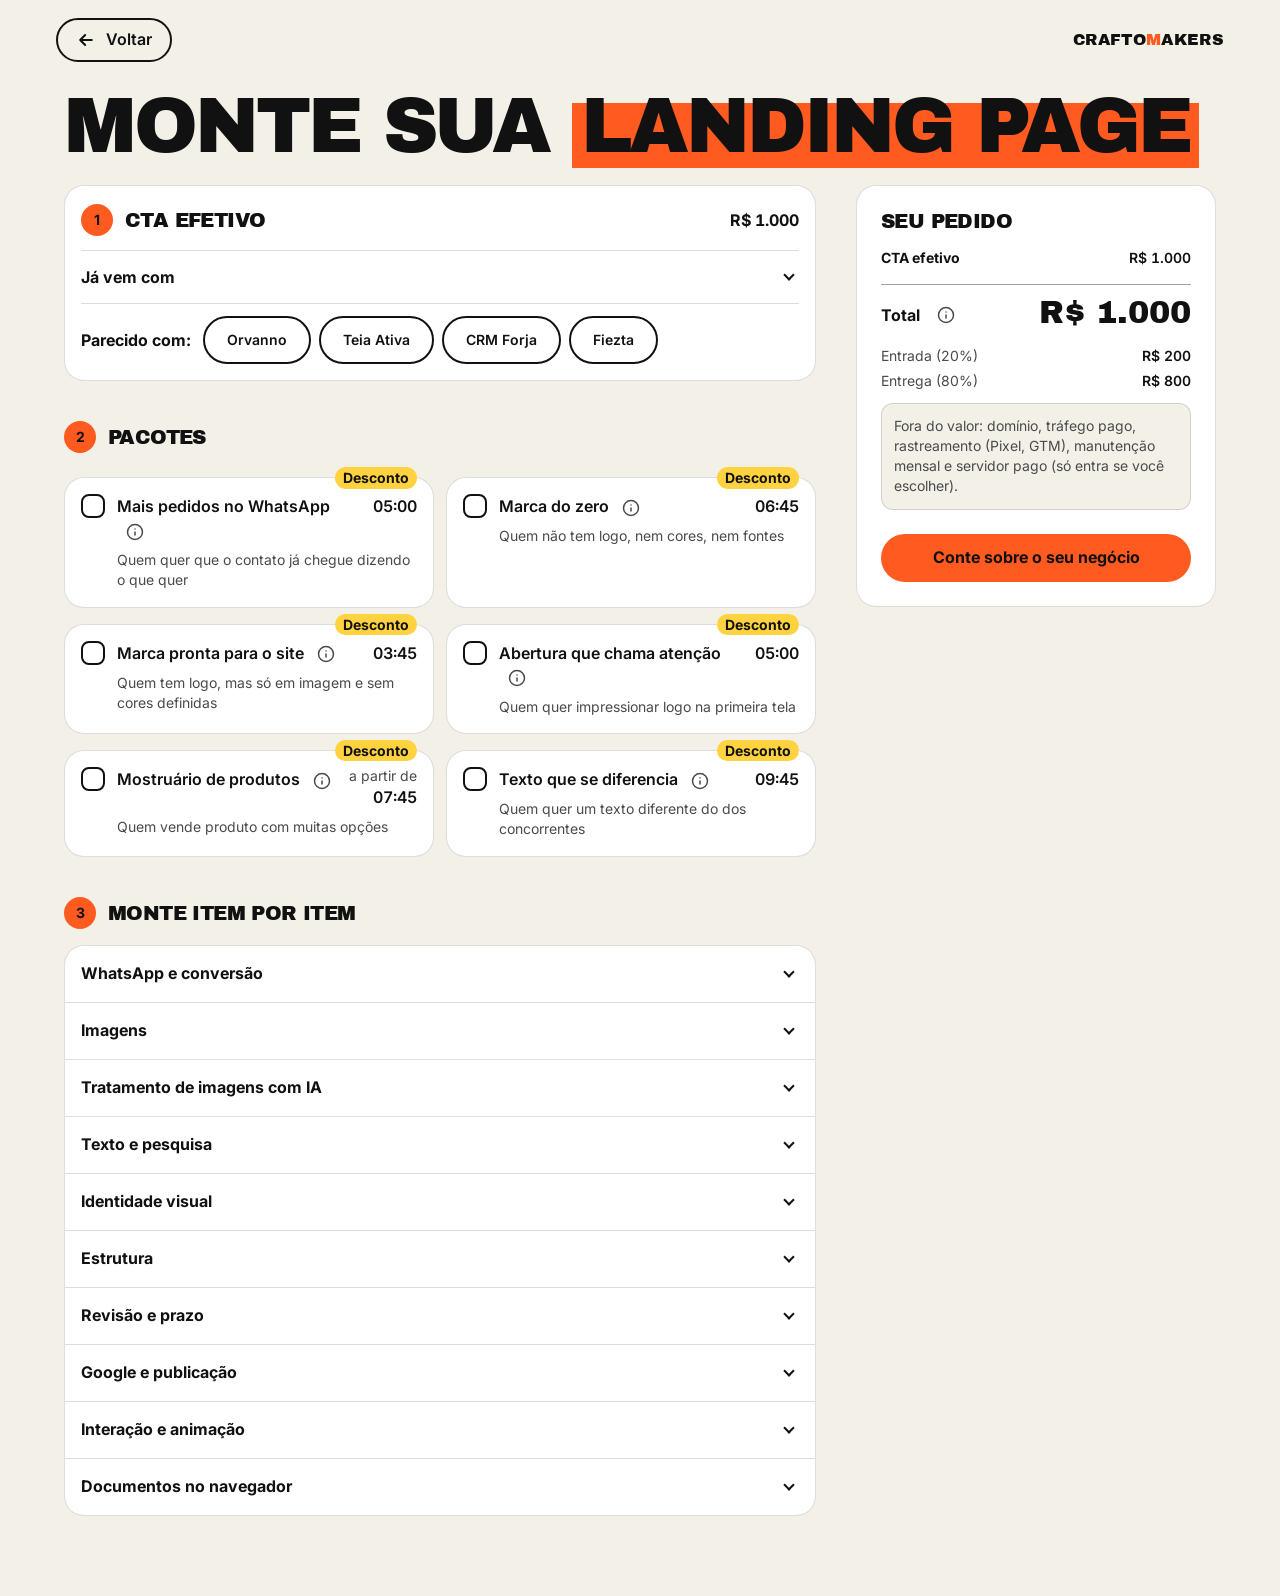
==== commit 0d1841bb: "Configurador no celular: itens alinhados e resumo em tela inteira Itens com e sem contador com a mes" ====
--- a/configurador.html
+++ b/configurador.html
@@ -46,7 +46,7 @@
   --r: 12px;
   --r-sm: 8px;
   --r-pill: 999px;
-  --bar-h: 120px; /* barra do celular: linha do total (44) + botão (48) + respiros */
+  --bar-h: 108px; /* barra do celular: linha do total (44) + botão (48) + respiros */
   --ease: cubic-bezier(.22, 1, .36, 1);
   --spring: cubic-bezier(.34, 1.56, .64, 1);
   /* Ícone "check" do Lucide (ISC). */
@@ -184,8 +184,6 @@
 .base ul.base-sub li strong { color: var(--ink); font-weight: 600; }
 .base ul.base-sub ul.base-sub { padding-top: 2px; }
 
-#lines li.hours-total { border-top: 1px solid var(--line); margin-top: var(--s2); padding-top: var(--s2); font-weight: 600; }
-#lines li.hours-money { font-weight: 600; }
 
 .hours-box { margin: var(--s2) 0 var(--s3); padding: var(--s3); border: 1px solid var(--line-strong); border-radius: 12px; background: var(--paper); font-size: var(--fs-4); }
 .hours-box > div { display: flex; justify-content: space-between; gap: var(--s3); padding: 2px 0; }
@@ -193,9 +191,14 @@
 .hours-box .hb-money { margin-top: var(--s1); padding-top: var(--s2); border-top: 1px solid var(--line); font-weight: 700; }
 .hours-box[hidden] { display: none; }
 
+
+/* 4. Caixa das horas com os números alinhados aos da lista; as duas caixas do resumo iguais. */
+.hours-box { padding: var(--s3) var(--s2); margin-inline: calc(-1 * var(--s2) - 1px); border-color: var(--line); border-radius: var(--r); }
+.fixed-note { border-radius: var(--r); }
+
 /* Passo 2: pacotes. */
 /* Respiro em cima e entre linhas para o selo, que passa da borda do cartão. */
-.packs { display: grid; gap: var(--s5) var(--s3); padding-top: var(--s2); grid-template-columns: repeat(auto-fill, minmax(min(100%, 280px), 1fr)); }
+.packs { display: grid; gap: var(--s4) var(--s3); padding-top: var(--s2); grid-template-columns: repeat(auto-fill, minmax(min(100%, 280px), 1fr)); }
 .card { position: relative; }
 .card.pop-open { z-index: 10; }
 .card.toggle, .card.pack { cursor: pointer; }
@@ -309,7 +312,7 @@
 .card.inc .mark::after { background-image: var(--check-ink); transform: scale(1); }
 .info { min-width: 0; }
 .name { display: block; font-weight: 500; line-height: 1.5; }
-.card.on .name { font-weight: 700; }
+.name { font-weight: 600; } /* mesmo peso marcado ou não: o item não muda de largura no toque */
 
 .price {
   max-width: 8rem;
@@ -355,6 +358,11 @@
   /* O (i) vai para o canto direito da linha do nome, alinhado com a coluna das horas. */
   .card .ibtn { position: absolute; top: 2px; right: 3px; margin: 0; }
   .card .info { padding-right: 28px; }
+  /* 1. Mesma geometria com e sem contador: sem a linha vazia da grade e horas centradas na altura do contador. */
+  .card.qty .row { grid-template-areas: "mark info"; row-gap: 0; }
+  .row .price { min-height: 38px; display: flex; flex-direction: column; justify-content: center; align-items: flex-end; }
+  .card.qty .ctrl .price { min-height: 38px; display: flex; flex-direction: column; justify-content: center; align-items: flex-end; }
+  .price.plain { font-size: 0.8125rem; }
 }
 
 .card.choice .ctrl { margin: var(--s2) 0 0 36px; }
@@ -547,7 +555,7 @@
   border-radius: var(--r) var(--r) 0 0;
   padding-bottom: env(safe-area-inset-bottom);
 }
-.bar-in { max-width: 1200px; margin: 0 auto; padding: var(--s2) var(--s4) var(--s3); display: grid; gap: var(--s2); min-height: var(--bar-h); }
+.bar-in { max-width: 1200px; margin: 0 auto; padding: 6px var(--s4) var(--s2); display: grid; gap: var(--s1); min-height: var(--bar-h); }
 /* O bloco do total é o botão que abre e fecha o resumo. */
 .bar-sum {
   display: flex;
@@ -600,6 +608,17 @@
     box-shadow: 0 -8px 24px rgba(17, 17, 17, 0.16);
   }
   .summary.open { display: block; animation: sheet-in .3s var(--ease); }
+  /* Resumo aberto em tela inteira, acima da barra; a página por trás não rola nem mostra a barra de rolagem. */
+  .summary.open {
+    top: 0;
+    bottom: calc(var(--bar-h) + env(safe-area-inset-bottom));
+    max-height: none;
+    border-radius: 0;
+    border: 0;
+    box-shadow: none;
+    padding-bottom: var(--s5);
+  }
+  html.sheet-open, html.sheet-open body { overflow: hidden; }
   /* No celular a ação fica na barra; no resumo aberto ela se repetiria logo acima. */
   .summary .cta { display: none; }
 }
@@ -1486,6 +1505,8 @@
   btn.addEventListener("click", function () {
     var open = summary.classList.toggle("open");
     btn.setAttribute("aria-expanded", open ? "true" : "false");
+    document.documentElement.classList.toggle("sheet-open", open);
+    if (open) summary.scrollTop = 0;
   });
   document.addEventListener("click", function (e) {
     if (openPop && !openPop.btn.contains(e.target) && !openPop.pop.contains(e.target)) closePop(false);
@@ -1496,6 +1517,7 @@
     if (summary.classList.contains("open")) {
       summary.classList.remove("open");
       btn.setAttribute("aria-expanded", "false");
+      document.documentElement.classList.remove("sheet-open");
       btn.focus();
     }
   });
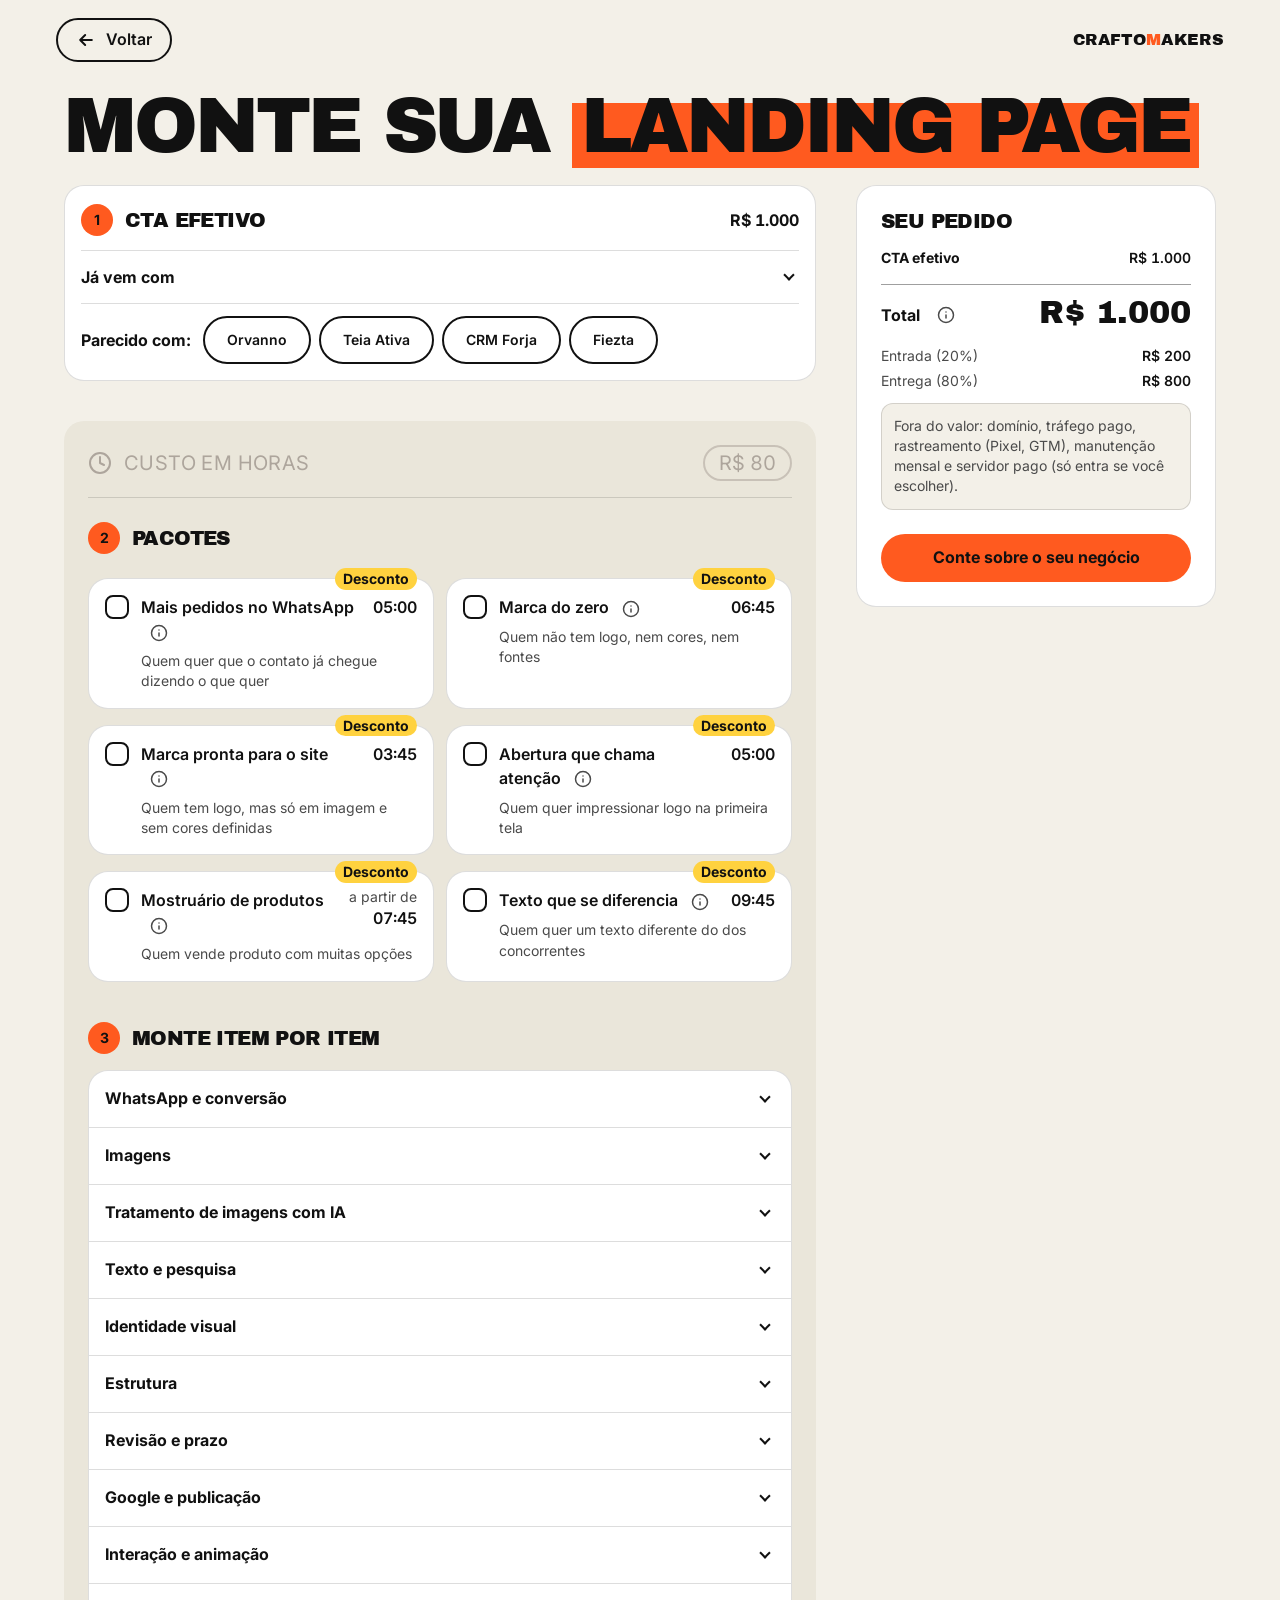
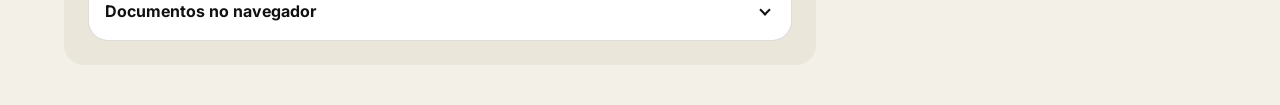
==== commit 005c9b4f: "Configurador: zona Custo em horas com o valor da hora" ====
--- a/configurador.html
+++ b/configurador.html
@@ -113,7 +113,17 @@
 .layout { display: grid; gap: var(--s5); grid-template-columns: minmax(0, 1fr); }
 .options { min-width: 0; }
 .step { margin-bottom: var(--s6); }
-.step-head { display: flex; align-items: center; gap: var(--s3); margin-bottom: var(--s4); }
+.step-head { display: flex; flex-wrap: wrap; align-items: center; gap: var(--s3); margin-bottom: var(--s4); }
+/* Zona em horas: os passos 2 e 3 ficam num fundo próprio, com o valor da hora no topo. */
+.hours-zone { background: var(--paper-2); border-radius: var(--r-card); padding: var(--s5); }
+.hours-zone .step:last-child { margin-bottom: 0; }
+.zone-head { display: grid; grid-template-columns: auto 1fr auto; column-gap: var(--s3); align-items: center; padding-bottom: var(--s4); margin-bottom: var(--s5); border-bottom: 1px solid var(--line); }
+.zone-head svg { width: 24px; height: 24px; fill: none; stroke: var(--ink); stroke-width: 2; stroke-linecap: round; stroke-linejoin: round; }
+.zone-rate { font: 400 var(--fs-2)/1.1 var(--text); text-transform: uppercase; letter-spacing: 0.02em; font-variant-numeric: tabular-nums; }
+.zone-head { --zone-brown: #ADA59C; color: var(--zone-brown); }
+.zone-head svg { stroke: var(--zone-brown) !important; }
+.zone-badge { padding: 6px 14px; border-radius: var(--r-pill); background: transparent; border: 2px solid color-mix(in srgb, var(--zone-brown) 55%, transparent); color: var(--zone-brown); font: 400 var(--fs-2)/1 var(--text); white-space: nowrap; font-variant-numeric: tabular-nums; }
+@media (max-width: 480px) { .hours-zone { margin-inline: calc(-1 * var(--s4)); border-radius: 0; padding: var(--s5) var(--s4); } }
 .step-num {
   flex: none;
   width: 32px;
@@ -679,6 +689,13 @@
         </div>
       </section>
 
+      <div class="hours-zone">
+        <div class="zone-head">
+          <svg viewBox="0 0 24 24" aria-hidden="true"><circle cx="12" cy="12" r="10"/><path d="M12 6v6l4 2"/></svg>
+          <strong class="zone-rate">Custo em horas</strong>
+          <span class="zone-badge" data-rate>R$ 80</span>
+        </div>
+
       <section class="step" id="passo-2" aria-labelledby="packs-title">
         <div class="step-head">
           <span class="step-num" aria-hidden="true">2</span>
@@ -694,6 +711,7 @@
         </div>
         <div class="groups" id="groups"></div>
       </section>
+      </div>
     </div>
 
     <aside class="summary panel" id="summary" aria-labelledby="summary-title">
@@ -841,9 +859,12 @@
       { id: "tabela", name: "Seção tabela comparativa", hours: 3.25, type: "qty",
         info: "Seção com uma tabela que compara opções lado a lado, com detalhes que abrem numa janela",
         done: "Fiezta" },
-      { id: "abas", name: "Seção com filtro", hours: 2.25, type: "qty",
-        info: "Seção com botões que filtram ou trocam o conteúdo (ofertas, planos, modelos) sem sair da página",
-        done: "Fiezta (layouts), Teia Ativa (3 ofertas por aba)" },
+      { id: "filtro", name: "Seção filtro de cliente", hours: 1.75, type: "toggle",
+        info: "Seção que diz para quem é e para quem não é o seu serviço, para o contato já chegar no perfil certo",
+        done: "Orvanno, Fiezta" },
+      { id: "abas", name: "Seção com abas", hours: 2.25, type: "qty",
+        info: "Seção com botões que trocam o conteúdo (ofertas, planos, modelos) sem sair da página",
+        done: "Teia Ativa (3 ofertas por aba)" },
       { id: "faixa-logos", name: "Seção parceiros com carrossel", hours: 1.75, type: "toggle",
         info: "Seção com os logos de clientes ou parceiros passando sozinhos, até 15 logos",
         done: "Orvanno, Teia Ativa" }
@@ -928,7 +949,7 @@
   var PRESETS = [
     { id: "orvanno", name: "Orvanno",
       packs: ["p-whatsapp", "p-mostruario"],
-      items: { "secao": 4, "galeria": 1, "ampliacao": 80, "hero": 1, "menu": 1, "faixa-logos": 1, "pagina": 1, "seo": 1, "dominio": 1 } },
+      items: { "secao": 3, "filtro": 1, "galeria": 1, "ampliacao": 80, "hero": 1, "menu": 1, "faixa-logos": 1, "pagina": 1, "seo": 1, "dominio": 1 } },
     { id: "teia-ativa", name: "Teia Ativa",
       packs: [],
       items: { "secao": 4, "form-wa": 1, "contatos": 1, "faixa-logos": 1, "menu": 1, "abas": 1, "tema": 1, "pagina": 1, "seo": 1, "dominio": 1 } },
@@ -937,13 +958,14 @@
       items: { "secao": 2, "img-ia": 10, "pagina": 2 } },
     { id: "fiezta", name: "Fiezta",
       packs: ["p-marca-pronta", "p-visual"],
-      items: { "hero": 2, "idioma": 1, "seo": 1, "secao": 6, "tabela": 1, "galeria-simples": 1, "img-ia": 10, "tema": 1, "pagina": 1 } }
+      items: { "hero": 2, "idioma": 1, "seo": 1, "secao": 5, "filtro": 1, "tabela": 1, "galeria-simples": 1, "img-ia": 10, "tema": 1, "pagina": 1 } }
   ];
 
 
   // Preço por hora: cada item tem as horas de trabalho; o preço é horas × valor da hora.
   var HOUR_RATE = 80;
   function hoursToMoney(h) { return h * HOUR_RATE; }
+  document.querySelectorAll("[data-rate]").forEach(function (e) { e.textContent = "R$ " + HOUR_RATE; });
   // Mostra horas a partir do valor em dinheiro (valor ÷ valor da hora).
   // Horas no formato hh:mm (ex.: 1,25 h → 01:15).
   function hhmm(h) {
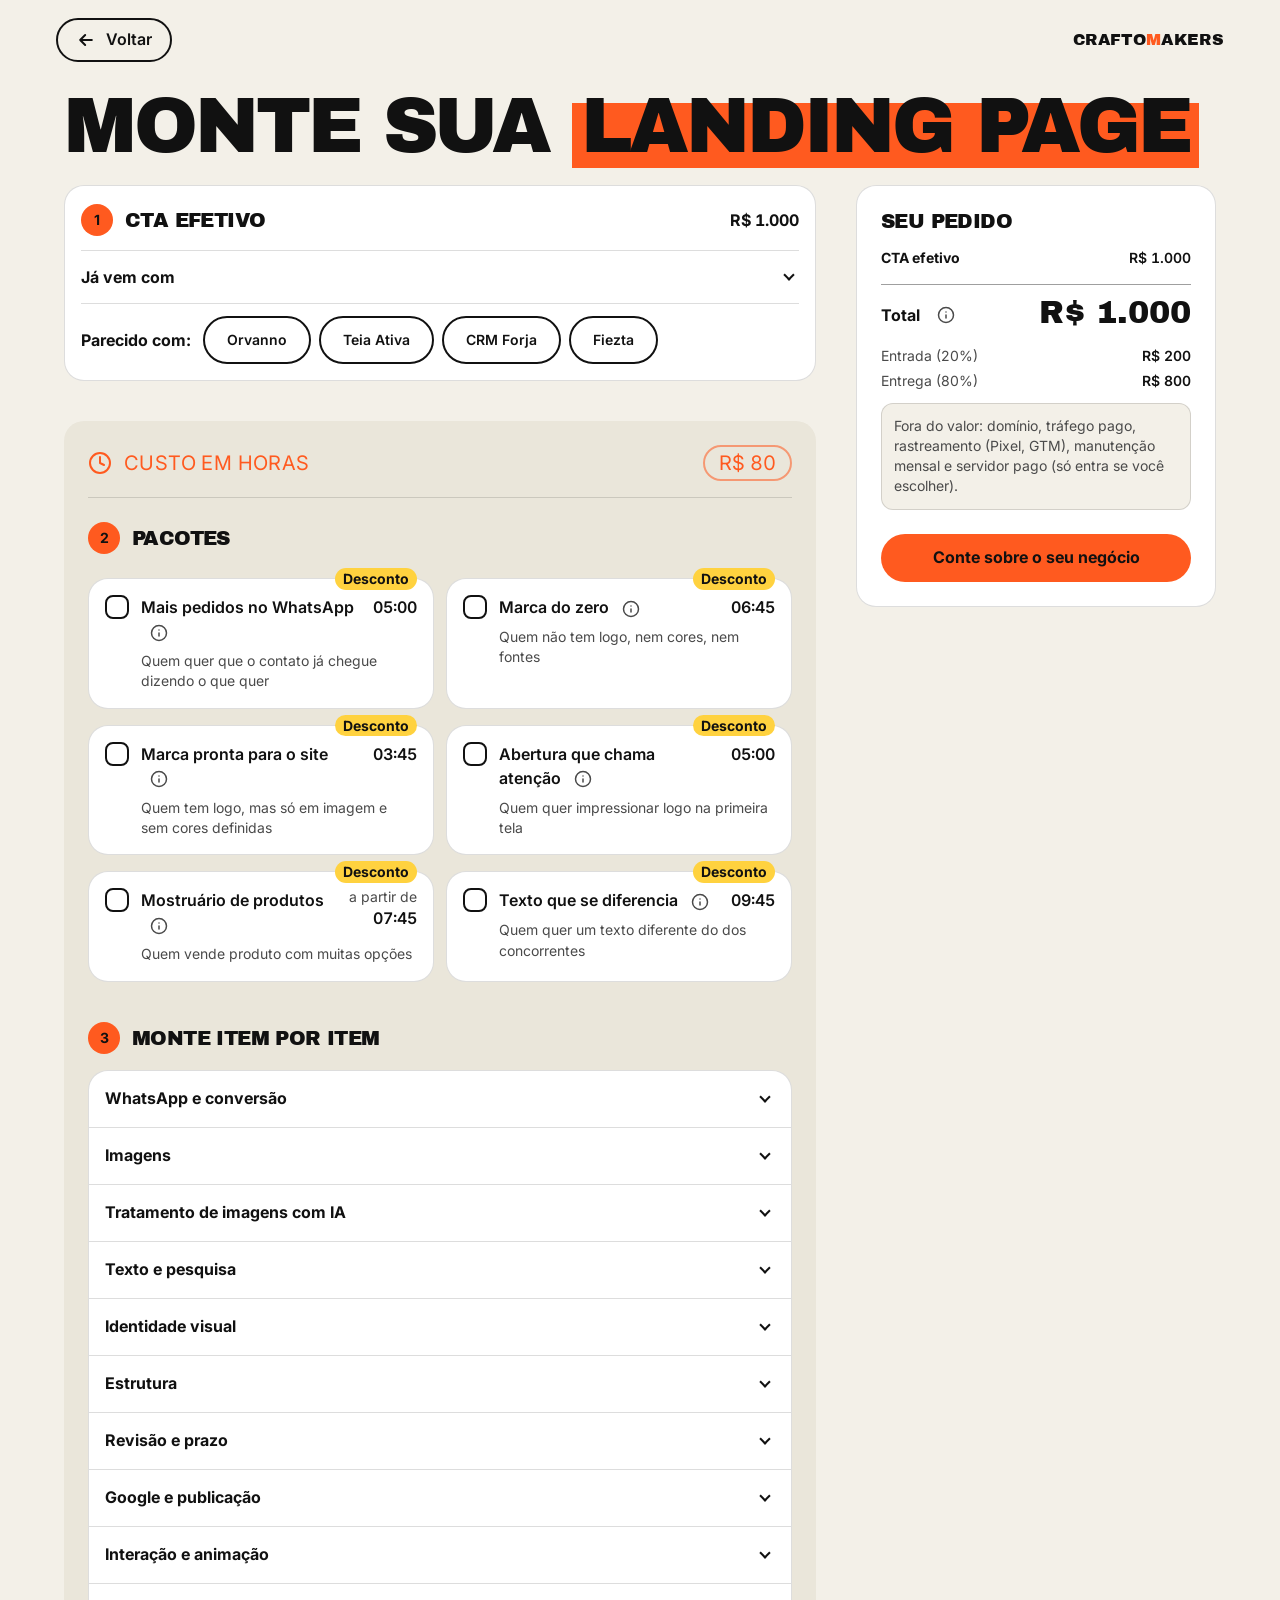
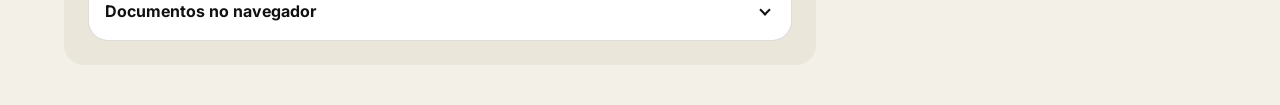
==== commit 2b5b0483: "Configurador: zona Custo em horas em laranja" ====
--- a/configurador.html
+++ b/configurador.html
@@ -120,7 +120,7 @@
 .zone-head { display: grid; grid-template-columns: auto 1fr auto; column-gap: var(--s3); align-items: center; padding-bottom: var(--s4); margin-bottom: var(--s5); border-bottom: 1px solid var(--line); }
 .zone-head svg { width: 24px; height: 24px; fill: none; stroke: var(--ink); stroke-width: 2; stroke-linecap: round; stroke-linejoin: round; }
 .zone-rate { font: 400 var(--fs-2)/1.1 var(--text); text-transform: uppercase; letter-spacing: 0.02em; font-variant-numeric: tabular-nums; }
-.zone-head { --zone-brown: #ADA59C; color: var(--zone-brown); }
+.zone-head { --zone-brown: #FF5A1F; color: var(--zone-brown); }
 .zone-head svg { stroke: var(--zone-brown) !important; }
 .zone-badge { padding: 6px 14px; border-radius: var(--r-pill); background: transparent; border: 2px solid color-mix(in srgb, var(--zone-brown) 55%, transparent); color: var(--zone-brown); font: 400 var(--fs-2)/1 var(--text); white-space: nowrap; font-variant-numeric: tabular-nums; }
 @media (max-width: 480px) { .hours-zone { margin-inline: calc(-1 * var(--s4)); border-radius: 0; padding: var(--s5) var(--s4); } }
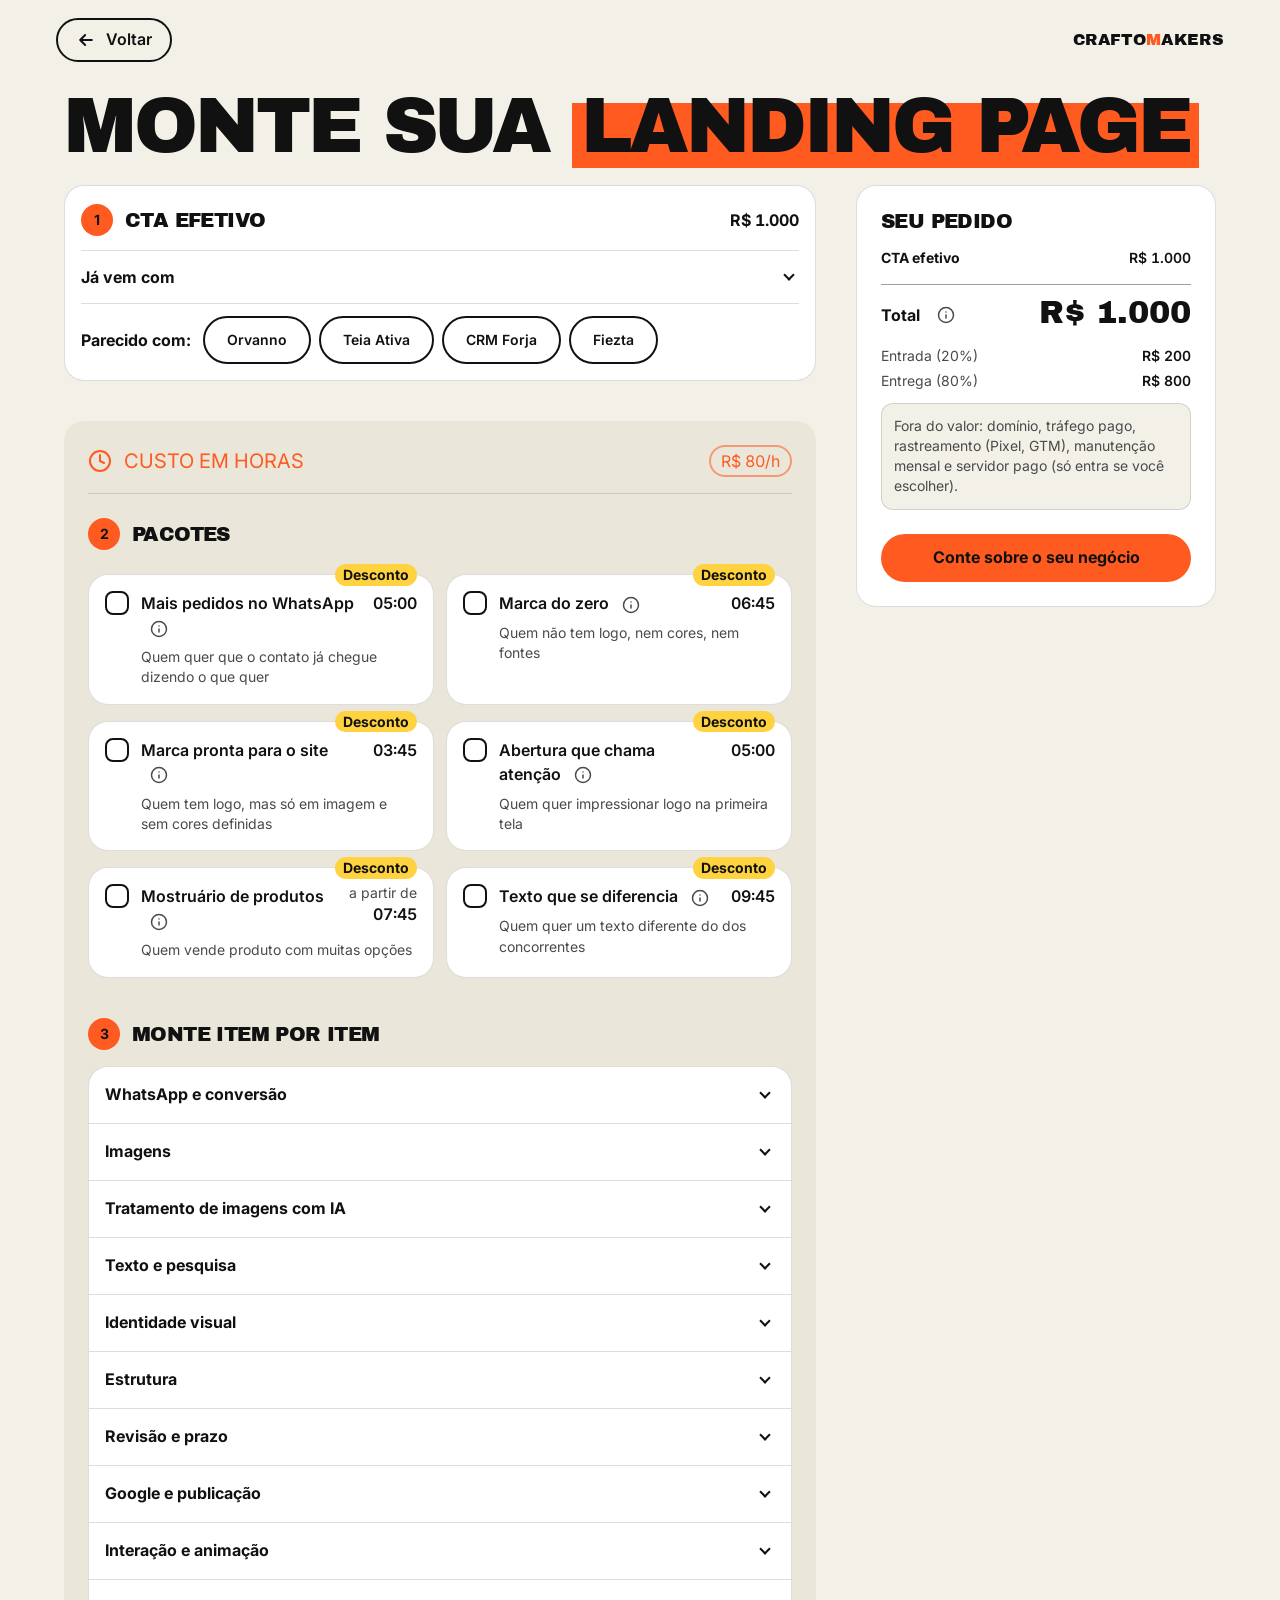
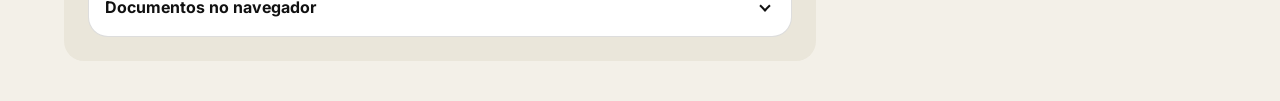
==== commit 8e19ca2c: "Configurador: badge R$ 80/h com balão" ====
--- a/configurador.html
+++ b/configurador.html
@@ -119,10 +119,13 @@
 .hours-zone .step:last-child { margin-bottom: 0; }
 .zone-head { display: grid; grid-template-columns: auto 1fr auto; column-gap: var(--s3); align-items: center; padding-bottom: var(--s4); margin-bottom: var(--s5); border-bottom: 1px solid var(--line); }
 .zone-head svg { width: 24px; height: 24px; fill: none; stroke: var(--ink); stroke-width: 2; stroke-linecap: round; stroke-linejoin: round; }
-.zone-rate { font: 400 var(--fs-2)/1.1 var(--text); text-transform: uppercase; letter-spacing: 0.02em; font-variant-numeric: tabular-nums; }
-.zone-head { --zone-brown: #FF5A1F; color: var(--zone-brown); }
+.zone-rate { font: 400 var(--fs-2)/1.1 var(--text); text-transform: uppercase; letter-spacing: 0; font-variant-numeric: tabular-nums; }
+.zone-head { position: relative; --zone-brown: #FF5A1F; color: var(--zone-brown); }
 .zone-head svg { stroke: var(--zone-brown) !important; }
-.zone-badge { padding: 6px 14px; border-radius: var(--r-pill); background: transparent; border: 2px solid color-mix(in srgb, var(--zone-brown) 55%, transparent); color: var(--zone-brown); font: 400 var(--fs-2)/1 var(--text); white-space: nowrap; font-variant-numeric: tabular-nums; }
+.zone-badge { padding: 6px 10px; border-radius: var(--r-pill); background: transparent; border: 2px solid color-mix(in srgb, var(--zone-brown) 55%, transparent); color: var(--zone-brown); font: 400 var(--fs-3)/1 var(--text); white-space: nowrap; font-variant-numeric: tabular-nums; }
+.zone-head .pop { left: auto; right: 0; width: min(280px, 100%); }
+.zone-badge { cursor: pointer; }
+.zone-badge[aria-expanded="true"] { background: var(--zone-brown); color: var(--white); }
 @media (max-width: 480px) { .hours-zone { margin-inline: calc(-1 * var(--s4)); border-radius: 0; padding: var(--s5) var(--s4); } }
 .step-num {
   flex: none;
@@ -693,7 +696,7 @@
         <div class="zone-head">
           <svg viewBox="0 0 24 24" aria-hidden="true"><circle cx="12" cy="12" r="10"/><path d="M12 6v6l4 2"/></svg>
           <strong class="zone-rate">Custo em horas</strong>
-          <span class="zone-badge" data-rate>R$ 80</span>
+          <button type="button" class="zone-badge" data-rate aria-expanded="false" aria-controls="pop-rate">R$ 80/h</button>
         </div>
 
       <section class="step" id="passo-2" aria-labelledby="packs-title">
@@ -965,7 +968,7 @@
   // Preço por hora: cada item tem as horas de trabalho; o preço é horas × valor da hora.
   var HOUR_RATE = 80;
   function hoursToMoney(h) { return h * HOUR_RATE; }
-  document.querySelectorAll("[data-rate]").forEach(function (e) { e.textContent = "R$ " + HOUR_RATE; });
+  document.querySelectorAll("[data-rate]").forEach(function (e) { e.textContent = "R$ " + HOUR_RATE + "/h"; });
   // Mostra horas a partir do valor em dinheiro (valor ÷ valor da hora).
   // Horas no formato hh:mm (ex.: 1,25 h → 01:15).
   function hhmm(h) {
@@ -1339,6 +1342,27 @@
       });
       presetButtons[preset.id] = button;
       root.appendChild(button);
+    });
+  }
+
+  function buildRateInfo() {
+    // O próprio badge do valor da hora abre o balão com a descrição.
+    var head = document.querySelector(".zone-head");
+    var btn = head.querySelector(".zone-badge");
+    var pop = el("div", "pop");
+    pop.id = "pop-rate";
+    pop.hidden = true;
+    pop.appendChild(el("p", null, "R$ " + HOUR_RATE + " por hora de trabalho"));
+    head.appendChild(pop);
+    btn.addEventListener("click", function (e) {
+      e.stopPropagation();
+      var wasOpen = openPop && openPop.btn === btn;
+      closePop(false);
+      if (wasOpen) return;
+      pop.hidden = false;
+      btn.setAttribute("aria-expanded", "true");
+      head.classList.add("pop-open");
+      openPop = { btn: btn, pop: pop, card: head };
     });
   }
 
@@ -1520,6 +1544,7 @@
   buildPacks();
   buildItems();
   buildTotalInfo();
+  buildRateInfo();
   update();
 
   var btn = document.getElementById("toggle-summary");
